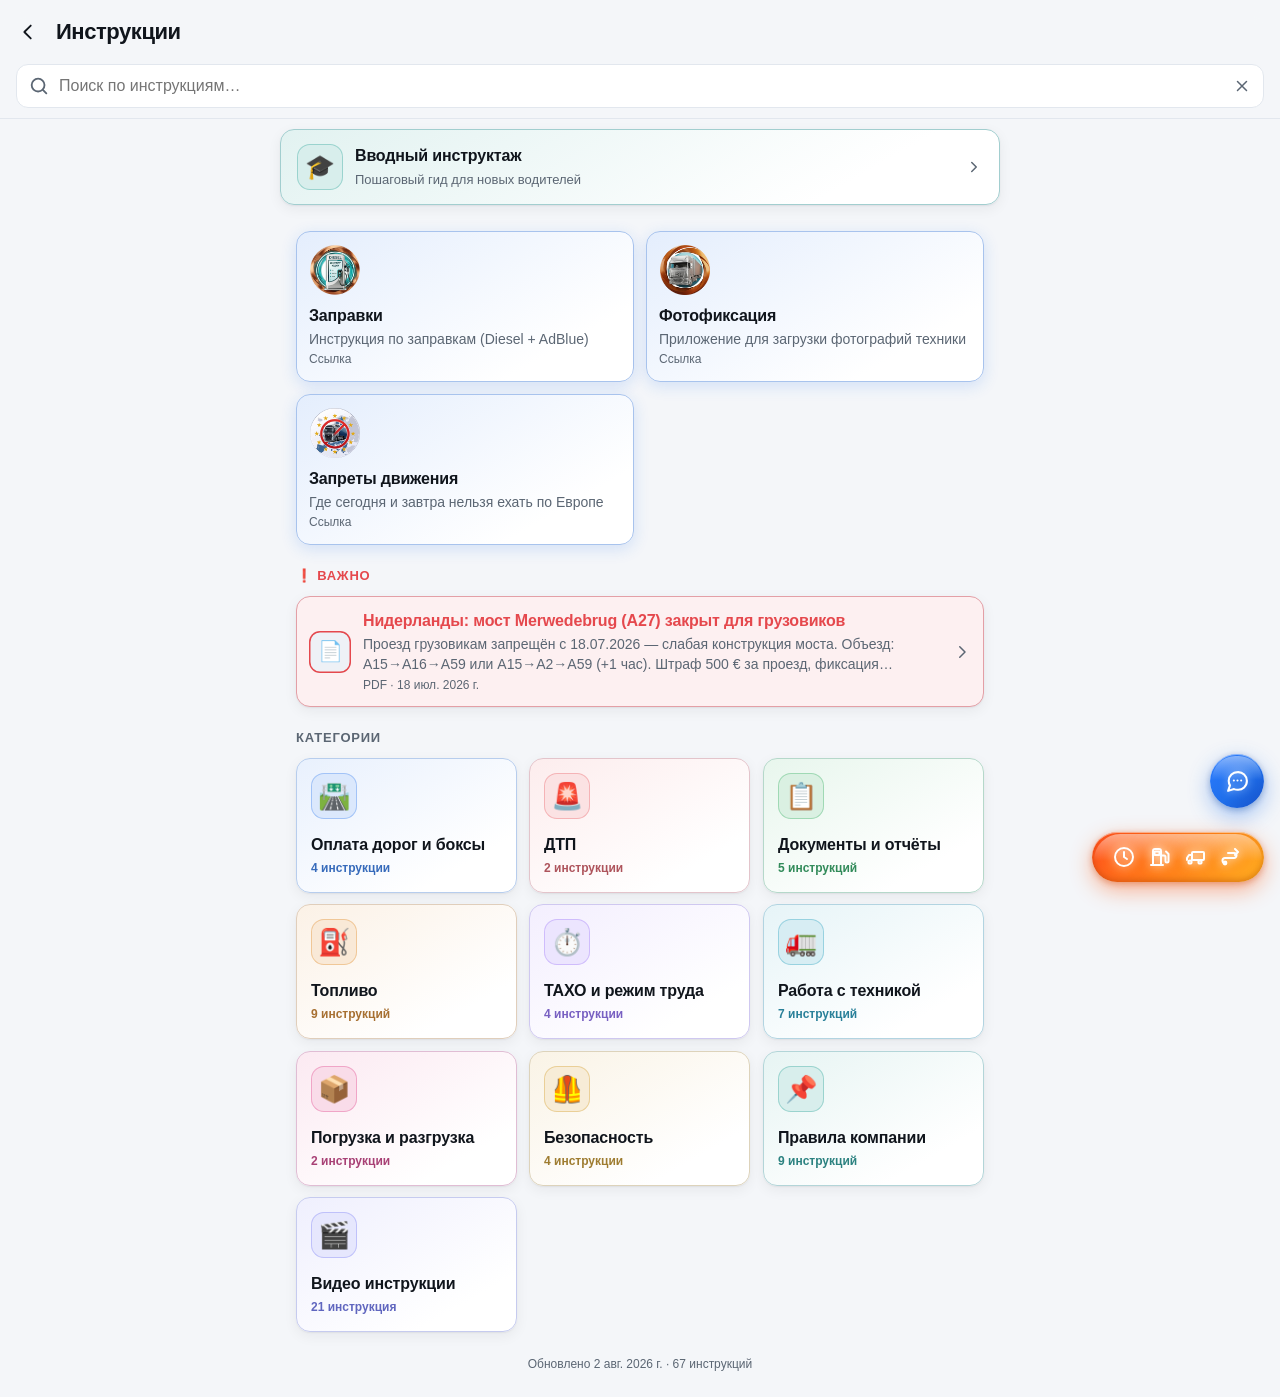
==== index.html @ b43df6a4 "Свернуть детали объезда в карточке Варшавы, пометить зелёную Польшу Длинный текст про C-16/объезд/ак" ====
<!DOCTYPE html>
<html lang="ru">
<head>
  <meta charset="UTF-8">
  <meta name="viewport" content="width=device-width, initial-scale=1, viewport-fit=cover">
  <meta name="theme-color" content="#1f6feb" media="(prefers-color-scheme: light)">
  <meta name="theme-color" content="#0d1117" media="(prefers-color-scheme: dark)">
  <meta name="description" content="База знаний компании HEAD, HDLG — инструкции для водителей: оплата дорог, документы, ТАХО, топливо, ДТП и видео">
  <title>База знаний компании HEAD, HDLG — инструкции для водителей</title>

  <!-- Карточка при отправке ссылки (Open Graph / Telegram, WhatsApp, Viber, Facebook и т.д.).
       og:image ДОЛЖЕН быть абсолютным URL. При замене картинки меняй и ?v= в конце,
       иначе мессенджеры покажут старую из своего кеша. -->
  <meta property="og:type" content="website">
  <meta property="og:site_name" content="HEAD, HDLG">
  <meta property="og:title" content="База знаний компании HEAD, HDLG">
  <meta property="og:description" content="Инструкции для водителей: оплата дорог, документы, ТАХО, топливо, ДТП и видео — всё в одном месте.">
  <meta property="og:url" content="https://siahead2017-png.github.io/Driver_Instructions/">
  <meta property="og:image" content="https://siahead2017-png.github.io/Driver_Instructions/assets/og-image.jpg?v=1">
  <meta property="og:image:width" content="1200">
  <meta property="og:image:height" content="630">
  <meta property="og:image:alt" content="База знаний компании HEAD, HDLG">
  <meta property="og:locale" content="ru_RU">

  <!-- Twitter/X -->
  <meta name="twitter:card" content="summary_large_image">
  <meta name="twitter:title" content="База знаний компании HEAD, HDLG">
  <meta name="twitter:description" content="Инструкции для водителей: оплата дорог, документы, ТАХО, топливо, ДТП и видео — всё в одном месте.">
  <meta name="twitter:image" content="https://siahead2017-png.github.io/Driver_Instructions/assets/og-image.jpg?v=1">
  <link rel="manifest" href="manifest.webmanifest">
  <link rel="icon" href="assets/icons/icon-192.png?v=4" type="image/png">
  <link rel="apple-touch-icon" href="assets/icons/icon-192.png?v=4">
  <meta name="apple-mobile-web-app-capable" content="yes">
  <meta name="apple-mobile-web-app-title" content="Инструкции HEAD, HDLG">
  <!-- ?v=... — версия кеша. При изменении css/js меняй число здесь И в импортах app.js,
       иначе браузер (и установленная PWA) покажет старую закешированную версию. -->
  <link rel="stylesheet" href="assets/css/styles.css?v=28">
</head>
<body>
  <header class="app-header">
    <div class="app-header__row">
      <button class="icon-btn app-header__back" id="back-btn" hidden aria-label="Назад">
        <svg viewBox="0 0 24 24" aria-hidden="true"><path d="M15 19l-7-7 7-7"/></svg>
      </button>
      <h1 class="app-header__title" id="header-title">Инструкции</h1>
    </div>
    <div class="search">
      <svg class="search__icon" viewBox="0 0 24 24" aria-hidden="true">
        <circle cx="11" cy="11" r="7"/><path d="M20 20l-3.5-3.5"/>
      </svg>
      <input
        type="search"
        id="search-input"
        class="search__input"
        placeholder="Поиск по инструкциям…"
        autocomplete="off"
        aria-label="Поиск по инструкциям">
      <button class="search__clear" id="search-clear" hidden aria-label="Очистить поиск">
        <svg viewBox="0 0 24 24" aria-hidden="true"><path d="M18 6L6 18M6 6l12 12"/></svg>
      </button>
    </div>
  </header>

  <!-- Гид по инструктажу: вход. Вне #view, чтобы renderHome()/setView() его не стирали. -->
  <a class="guide-banner" id="guide-banner" href="#/guide">
    <span class="guide-banner__icon" aria-hidden="true">🎓</span>
    <span class="guide-banner__body">
      <span class="guide-banner__title">Вводный инструктаж</span>
      <span class="guide-banner__sub" id="guide-banner-sub">Пошаговый гид для новых водителей</span>
      <span class="guide-banner__bar" id="guide-banner-bar" hidden>
        <span class="guide-banner__fill" id="guide-banner-fill"></span>
      </span>
    </span>
    <svg class="guide-banner__chevron" viewBox="0 0 24 24" aria-hidden="true"><path d="M9 6l6 6-6 6"/></svg>
  </a>

  <main class="app-main" id="view" aria-live="polite"></main>

  <footer class="app-footer">
    <span id="footer-meta"></span>
  </footer>

  <!-- Просмотр файла -->
  <div class="viewer" id="viewer" hidden role="dialog" aria-modal="true" aria-labelledby="viewer-title">
    <div class="viewer__bar">
      <button class="icon-btn" id="viewer-close" aria-label="Закрыть">
        <svg viewBox="0 0 24 24" aria-hidden="true"><path d="M18 6L6 18M6 6l12 12"/></svg>
      </button>
      <span class="viewer__title" id="viewer-title"></span>
      <a class="icon-btn" id="viewer-open" href="#" target="_blank" rel="noopener" aria-label="Открыть на Google Диске">
        <svg viewBox="0 0 24 24" aria-hidden="true">
          <path d="M14 4h6v6M20 4l-9 9"/>
          <path d="M18 14v5a1 1 0 01-1 1H5a1 1 0 01-1-1V7a1 1 0 011-1h5"/>
        </svg>
      </a>
    </div>
    <div class="viewer__body" id="viewer-body"></div>
  </div>

  <!-- Гид по инструктажу: полноэкранный оверлей. Показ/скрытие — через hidden в guide.js,
       синхронизировано с хешем #/guide/... Прячется, когда открыт viewer карточки. -->
  <div class="guide" id="guide" hidden role="dialog" aria-modal="true" aria-labelledby="guide-block-title">
    <div class="guide__bar">
      <button class="icon-btn" id="guide-close" aria-label="Закрыть инструктаж">
        <svg viewBox="0 0 24 24" aria-hidden="true"><path d="M18 6L6 18M6 6l12 12"/></svg>
      </button>
      <span class="guide__bar-title" id="guide-block-title"></span>
      <button class="icon-btn" id="guide-home" aria-label="На главную">
        <svg viewBox="0 0 24 24" aria-hidden="true"><path d="M3 11l9-8 9 8"/><path d="M5 10v10h14V10"/></svg>
      </button>
    </div>
    <div class="guide__chips" id="guide-chips"></div>
    <div class="guide__progress">
      <span class="guide__progress-text" id="guide-progress-text"></span>
      <span class="guide__progress-bar"><span class="guide__progress-fill" id="guide-progress-fill"></span></span>
    </div>
    <div class="guide__body" id="guide-body"></div>
    <div class="guide__nav">
      <button class="btn btn--ghost" id="guide-back" type="button">← Назад</button>
      <button class="btn" id="guide-next" type="button">Далее →</button>
    </div>
    <a class="guide__reset" id="guide-reset-link" href="#">Сбросить прогресс</a>
  </div>

  <!-- Запреты движения грузовиков по Европе (bans.js). Виртуальный экран #/bans:
       app.js о нём не знает и рисует под ним главную — так же, как с гидом.
       Данные приходят готовыми из листа CALENDAR таблицы TRUCK_BANS_EU (CSV). -->
  <div class="bans" id="bans" hidden role="dialog" aria-modal="true" aria-labelledby="bans-title">
    <div class="bans__bar">
      <button class="icon-btn" id="bans-close" aria-label="Закрыть запреты движения">
        <svg viewBox="0 0 24 24" aria-hidden="true"><path d="M18 6L6 18M6 6l12 12"/></svg>
      </button>
      <span class="bans__bar-title" id="bans-title">Запреты движения</span>
    </div>
    <p class="bans__meta" id="bans-meta"></p>
    <div class="bans__tabs" id="bans-tabs">
      <button type="button" class="bans__tab is-active" data-mode="all">Все страны</button>
      <button type="button" class="bans__tab" data-mode="route">Только мой маршрут</button>
    </div>
    <div class="bans__body" id="bans-body"></div>
  </div>

  <!-- Полноэкранный просмотр карт объезда Варшавы: скриншоты Google Maps
       (см. bans.js). Открывается по клику на картинку — сама она в карточке
       мелкая, детали съездов не разглядеть. -->
  <div class="img-lightbox" id="img-lightbox" hidden role="dialog" aria-modal="true" aria-label="Просмотр карты объезда">
    <button class="img-lightbox__close" id="img-lightbox-close" type="button" aria-label="Закрыть">
      <svg viewBox="0 0 24 24" aria-hidden="true"><path d="M18 6L6 18M6 6l12 12"/></svg>
    </button>
    <img class="img-lightbox__img" id="img-lightbox-img" src="" alt=""/>
  </div>

  <!-- Регистрация после инструктажа: компания/ФИО/дата рождения/e-mail + подпись (register.js).
       Открывается с последнего шага гида, «Отправить» уходит на боевой Apps Script Web App
       (ENDPOINT_URL в начале register.js) — см. раздел «Регистрация после инструктажа» в CLAUDE.md. -->
  <div class="register" id="register" hidden role="dialog" aria-modal="true" aria-labelledby="register-title">
    <div class="register__bar">
      <button class="icon-btn" id="register-close" aria-label="Закрыть регистрацию">
        <svg viewBox="0 0 24 24" aria-hidden="true"><path d="M18 6L6 18M6 6l12 12"/></svg>
      </button>
      <span class="register__bar-title" id="register-title">Регистрация</span>
      <span class="icon-btn" aria-hidden="true" style="visibility:hidden"></span>
    </div>
    <div class="register__body" id="register-body"></div>
    <div class="register__nav">
      <!-- Показывается только на экране «Данные собраны» (renderDone() в register.js) -->
      <button class="btn btn--ghost" id="register-close-done" type="button" hidden>Закрыть</button>
      <button class="btn" id="register-action" type="button">Отправить</button>
    </div>
  </div>

  <!-- Полноэкранная подпись: маленькое поле в форме регистрации только открывает
       этот экран (не рисует само) — на узком телефоне в маленьком поле неудобно
       расписываться. Тот же canvas, тот же SignaturePad — см. register.js. -->
  <div class="sig-full" id="sig-full" hidden role="dialog" aria-modal="true" aria-labelledby="sig-full-title">
    <div class="sig-full__bar">
      <span class="sig-full__title" id="sig-full-title">Подпись</span>
      <button class="sig-full__clear" id="sig-full-clear" type="button">Очистить</button>
    </div>
    <div class="sig-full__pad" id="sig-full-pad">
      <p class="sig-full__hint">Распишитесь в рамке ниже</p>
      <div class="sig-full__zone">
        <canvas id="sig-full-canvas"></canvas>
      </div>
    </div>
    <div class="register__nav">
      <button class="btn" id="sig-full-done" type="button">Готово</button>
    </div>
  </div>

  <!-- Обратная связь: вопрос / жалоба / предложение в офис (feedback.js).
       Виртуальный экран #/feedback — как и #/bans, app.js о нём не знает и
       рисует под ним главную. Бэкенд — отдельный Apps Script Web App
       (Driver_Feedback_Backend, вне git), он же шлёт всё в Telegram-группу. -->
  <button class="fb-fab" id="fb-fab" type="button" aria-label="Написать в офис">
    <svg viewBox="0 0 24 24" aria-hidden="true">
      <path d="M21 11.5a8.4 8.4 0 01-9 8.4 9.1 9.1 0 01-3.3-.6L3 21l1.8-5.3A8.2 8.2 0 013.6 11 8.4 8.4 0 0112 3a8.4 8.4 0 019 8.5z"/>
      <path d="M8.5 11h.01M12 11h.01M15.5 11h.01"/>
    </svg>
  </button>

  <div class="fb" id="feedback" hidden role="dialog" aria-modal="true" aria-labelledby="fb-title">
    <div class="fb__bar">
      <button class="icon-btn" id="fb-close" type="button" aria-label="Закрыть">
        <svg viewBox="0 0 24 24" aria-hidden="true"><path d="M18 6L6 18M6 6l12 12"/></svg>
      </button>
      <span class="fb__bar-title" id="fb-title">Написать в офис</span>
      <span class="icon-btn" aria-hidden="true" style="visibility:hidden"></span>
    </div>

    <div class="fb__body">
      <!-- Экран 1: форма -->
      <form class="fb__form" id="fb-form" novalidate autocomplete="on">
        <p class="fb__intro">Вопрос, заявка на ремонт, жалоба или предложение — напишите, приложите фото или запишите голосовое. Ответим в WhatsApp.</p>

        <!-- Honeypot: человек этого поля не видит и не заполнит, робот заполнит.
             Не display:none — часть ботов сознательно пропускает такие поля. -->
        <div class="fb__hp" aria-hidden="true">
          <label>Оставьте это поле пустым
            <input type="text" id="fb-website" name="website" tabindex="-1" autocomplete="off">
          </label>
        </div>

        <label class="calc__field">
          <span class="calc__field-label">Имя и фамилия</span>
          <input class="calc__input" id="fb-name" type="text" maxlength="80"
            autocomplete="name" placeholder="Иван Петров">
        </label>

        <label class="calc__field">
          <span class="calc__field-label">Номер WhatsApp</span>
          <input class="calc__input" id="fb-phone" type="tel" inputmode="tel" maxlength="24"
            autocomplete="tel" placeholder="+371 20 123 456">
          <span class="calc__hint">С кодом страны — на этот номер придёт ответ.</span>
        </label>

        <div class="calc__field">
          <span class="calc__field-label">Тема обращения</span>
          <div class="fb__topics" id="fb-topics"></div>
        </div>

        <!-- Номера машин. Показываются всегда, но обязательны только для темы
             «Заявка на ремонт» — там без них механику нечего чинить. -->
        <div class="fb__plates" id="fb-plates">
          <label class="calc__field">
            <span class="calc__field-label">
              Номер тягача <span class="fb__req" id="fb-truck-req" hidden>*</span>
            </span>
            <input class="calc__input" id="fb-truck" type="text" maxlength="20"
              autocomplete="off" autocapitalize="characters" spellcheck="false"
              placeholder="HD-1234">
          </label>

          <label class="calc__field">
            <span class="calc__field-label">
              Номер прицепа <span class="fb__req" id="fb-trailer-req" hidden>*</span>
            </span>
            <input class="calc__input" id="fb-trailer" type="text" maxlength="20"
              autocomplete="off" autocapitalize="characters" spellcheck="false"
              placeholder="P-5678">
          </label>

          <span class="calc__hint" id="fb-plates-hint" hidden>
            Для заявки на ремонт оба номера обязательны — по ним механик найдёт машину.
          </span>
        </div>

        <label class="calc__field">
          <span class="calc__field-label">Сообщение</span>
          <textarea class="calc__input fb__textarea" id="fb-text" rows="6" maxlength="2000"
            placeholder="Опишите ситуацию: что случилось, где, когда."></textarea>
          <span class="fb__counter" id="fb-counter">осталось 2000</span>
        </label>

        <div class="calc__field">
          <span class="calc__field-label">Голосовое сообщение</span>
          <div class="fb__rec">
            <button class="fb__rec-btn" id="fb-rec-btn" type="button" aria-label="Записать голосовое сообщение">
              <svg viewBox="0 0 24 24" aria-hidden="true">
                <rect x="9" y="3" width="6" height="11" rx="3"/>
                <path d="M5 11a7 7 0 0014 0M12 18v3"/>
              </svg>
            </button>
            <span class="fb__rec-state" id="fb-rec-state">Нажмите, чтобы записать</span>
            <button class="fb__rec-del" id="fb-rec-del" type="button" hidden aria-label="Удалить запись">
              <svg viewBox="0 0 24 24" aria-hidden="true"><path d="M18 6L6 18M6 6l12 12"/></svg>
            </button>
          </div>
          <audio class="fb__rec-audio" id="fb-rec-audio" controls hidden></audio>
        </div>

        <div class="calc__field">
          <span class="calc__field-label">Вложения</span>
          <button class="fb__attach" id="fb-attach" type="button">
            <svg viewBox="0 0 24 24" aria-hidden="true">
              <path d="M21 11l-8.5 8.5a5 5 0 01-7-7L14 4a3.5 3.5 0 015 5l-8.5 8.5a2 2 0 01-3-3L15 6"/>
            </svg>
            Добавить файлы
          </button>
          <input id="fb-file" type="file" multiple hidden
            accept="image/*,video/*,audio/*,.pdf,.doc,.docx,.xls,.xlsx">
          <ul class="fb__files" id="fb-files" hidden></ul>
          <span class="calc__hint" id="fb-files-hint">До 6 файлов, всего не больше 20 МБ. Фото сжимаются автоматически.</span>
        </div>

        <p class="fb__error" id="fb-error" hidden></p>
      </form>

      <!-- Экран 2: отправка -->
      <div class="fb__sending" id="fb-sending" hidden>
        <div class="spinner" aria-hidden="true"></div>
        <p id="fb-sending-text">Отправляем обращение…</p>
        <div class="fb__progress" id="fb-progress" hidden>
          <span class="fb__progress-fill" id="fb-progress-fill"></span>
        </div>
      </div>

      <!-- Экран 3: принято -->
      <div class="fb__done" id="fb-done" hidden>
        <div class="fb__done-icon" aria-hidden="true">✅</div>
        <h2 class="fb__done-title">Обращение принято</h2>
        <p class="fb__done-num" id="fb-done-num">#TCK-0000</p>
        <p class="fb__done-text" id="fb-done-text"></p>
      </div>
    </div>

    <div class="fb__nav">
      <button class="btn" id="fb-send" type="button">Отправить</button>
    </div>
  </div>

  <!-- Плавающая кнопка калькулятора: время + топливо + маршрут -->
  <button class="calc-fab" id="calc-fab" type="button" aria-label="Калькулятор времени и топлива">
    <span class="calc-fab__icon" aria-hidden="true">
      <svg viewBox="0 0 24 24"><circle cx="12" cy="12" r="9"/><path d="M12 7v5l3 2"/></svg>
    </span>
    <span class="calc-fab__icon" aria-hidden="true">
      <svg viewBox="0 0 24 24">
        <path d="M5 20V6a2 2 0 012-2h4a2 2 0 012 2v14"/>
        <path d="M3 20h12"/>
        <rect x="6.5" y="6.5" width="5" height="3.5" rx=".5"/>
        <path d="M13 10.5h3a1.5 1.5 0 011.5 1.5v4a1.5 1.5 0 003 0V9l-2.5-2.5"/>
      </svg>
    </span>
    <span class="calc-fab__icon" aria-hidden="true">
      <svg viewBox="0 0 24 24">
        <rect x="8" y="7" width="12" height="8" rx="1"/>
        <path d="M8 15V10H5l-2 3v2"/>
        <circle cx="6" cy="17" r="1.6"/>
        <circle cx="16" cy="17" r="1.6"/>
      </svg>
    </span>
    <span class="calc-fab__icon" aria-hidden="true">
      <svg viewBox="0 0 24 24">
        <path d="M5 18a2.5 2.5 0 010-5h9a2.5 2.5 0 000-5H8"/>
        <circle cx="5" cy="18" r="1.4"/>
        <path d="M15 4l3 3-3 3"/>
      </svg>
    </span>
  </button>

  <!-- Виджет расчёта времени до точки -->
  <div class="calc" id="calc" hidden role="dialog" aria-modal="true" aria-label="Калькулятор">
    <div class="calc__backdrop" id="calc-backdrop"></div>
    <div class="calc__card" role="document">
      <div class="calc__head">
        <div class="calc__tabs" role="tablist" aria-label="Разделы калькулятора">
          <button class="calc__tab is-active" id="calc-tab-trip" type="button" role="tab"
            aria-selected="true" aria-controls="calc-panel-trip">Время и топливо</button>
          <button class="calc__tab" id="calc-tab-tanks" type="button" role="tab"
            aria-selected="false" aria-controls="calc-panel-tanks">Остатки топлива в баке</button>
        </div>
        <button class="icon-btn" id="calc-close" type="button" aria-label="Закрыть">
          <svg viewBox="0 0 24 24" aria-hidden="true"><path d="M18 6L6 18M6 6l12 12"/></svg>
        </button>
      </div>

      <div class="calc__body">
        <div class="calc__panel" id="calc-panel-trip" role="tabpanel" aria-labelledby="calc-tab-trip">
        <div class="calc__result" aria-live="polite">
          <span class="calc__result-label">Время в пути</span>
          <span class="calc__time" id="calc-time">—:—</span>
          <span class="calc__arrival" id="calc-arrival"></span>
          <span class="calc__breakdown" id="calc-breakdown"></span>
        </div>

        <div class="calc__fields">
          <label class="calc__field">
            <span class="calc__field-label">Расстояние, км</span>
            <input class="calc__input" id="calc-dist" type="number" inputmode="decimal"
              min="0" step="1" placeholder="0" autocomplete="off">
          </label>
          <label class="calc__field">
            <span class="calc__field-label">Скорость, км/ч</span>
            <input class="calc__input" id="calc-speed" type="number" inputmode="decimal"
              min="1" step="1" placeholder="70" autocomplete="off">
          </label>
        </div>

        <fieldset class="calc__pauses">
          <legend class="calc__field-label">Паузы в пути</legend>
          <div class="calc__chips">
            <!-- Девяток в рейсе бывает несколько: чип-степпер вместо чекбокса -->
            <div class="calc__chip calc__chip--stepper" id="calc-p9-chip">
              <button class="calc__chip-btn" id="calc-p9-minus" type="button" hidden aria-label="Убрать одну паузу 9 ч">&minus;</button>
              <button class="calc__chip-label" id="calc-p9-main" type="button">Пауза 9 ч<b id="calc-p9-x" hidden></b></button>
              <button class="calc__chip-btn" id="calc-p9-plus" type="button" hidden aria-label="Добавить паузу 9 ч">+</button>
            </div>
            <label class="calc__chip"><input type="checkbox" id="calc-p24" value="24"><span>Пауза 24 ч</span></label>
            <label class="calc__chip"><input type="checkbox" id="calc-p45" value="45"><span>Пауза 45 ч</span></label>
            <label class="calc__chip"><input type="checkbox" id="calc-p2"  value="2"><span>Остановка 2 ч</span></label>
          </div>
        </fieldset>

        <div class="calc__extra">
          <span class="calc__field-label">Своя пауза</span>
          <div class="calc__extra-row">
            <label class="calc__field calc__field--sm">
              <span class="calc__field-sub">часы</span>
              <input class="calc__input" id="calc-eh" type="number" inputmode="numeric"
                min="0" step="1" placeholder="0" autocomplete="off">
            </label>
            <label class="calc__field calc__field--sm">
              <span class="calc__field-sub">минуты</span>
              <input class="calc__input" id="calc-em" type="number" inputmode="numeric"
                min="0" max="59" step="1" placeholder="0" autocomplete="off">
            </label>
          </div>
        </div>

        <label class="calc__toggle">
          <input type="checkbox" id="calc-fuel-on">
          <span>Считать топливо (тягач + прицеп)</span>
        </label>

        <div class="calc__fuel" id="calc-fuel" hidden>
          <div class="calc__fields">
            <label class="calc__field">
              <span class="calc__field-label">Расход тягача, л/100 км</span>
              <input class="calc__input" id="calc-truck" type="number" inputmode="decimal"
                min="0" step="0.1" placeholder="27" autocomplete="off">
            </label>
            <label class="calc__field">
              <span class="calc__field-label">Расход прицепа, л/ч</span>
              <input class="calc__input" id="calc-trailer" type="number" inputmode="decimal"
                min="0" step="0.1" placeholder="1.8" autocomplete="off">
            </label>
            <label class="calc__field">
              <span class="calc__field-label">Двигатель на стоянке, ч</span>
              <input class="calc__input" id="calc-idle" type="number" inputmode="decimal"
                min="0" step="0.5" placeholder="0" autocomplete="off">
            </label>
          </div>
          <div class="calc__fuel-result" aria-live="polite">
            <div class="calc__fuel-row"><span>Тягач (по км)</span><span id="calc-fuel-truck">— л</span></div>
            <div class="calc__fuel-row" id="calc-fuel-idle-row" hidden><span>Двигатель на стоянке</span><span id="calc-fuel-idle">— л</span></div>
            <div class="calc__fuel-row calc__fuel-row--total"><span>Итого тягач</span><span id="calc-fuel-truck-total">— л</span></div>
            <div class="calc__fuel-row calc__fuel-row--total"><span>Итого прицеп (по времени)</span><span id="calc-fuel-trailer">— л</span></div>
          </div>
        </div>
        </div>

        <!-- Вкладка «Остатки топлива в баке»: замер линейкой в сантиметрах -> литры -->
        <div class="calc__panel" id="calc-panel-tanks" role="tabpanel" aria-labelledby="calc-tab-tanks" hidden>
          <fieldset class="calc__pauses">
            <legend class="calc__field-label">Марка машины</legend>
            <div class="calc__chips">
              <label class="calc__chip"><input type="radio" name="calc-brand" value="man" checked><span>MAN</span></label>
              <label class="calc__chip"><input type="radio" name="calc-brand" value="daf"><span>DAF</span></label>
              <label class="calc__chip"><input type="radio" name="calc-brand" value="volvo"><span>VOLVO</span></label>
            </div>
          </fieldset>

          <!-- Памятка по выбранной марке: отметка линейки и полный бак (текст ставит calc.js) -->
          <p class="calc__note" id="calc-tank-note"></p>

          <div class="calc__fields">
            <label class="calc__field">
              <span class="calc__field-label" id="calc-tank1-label">Бак 1, см</span>
              <input class="calc__input" id="calc-tank1" type="number" inputmode="decimal"
                min="0" step="0.5" placeholder="0" autocomplete="off">
            </label>
            <label class="calc__field">
              <span class="calc__field-label" id="calc-tank2-label">Бак 2, см</span>
              <input class="calc__input" id="calc-tank2" type="number" inputmode="decimal"
                min="0" step="0.5" placeholder="0" autocomplete="off">
            </label>
          </div>

          <div class="calc__fuel-result" aria-live="polite">
            <div class="calc__fuel-row"><span id="calc-tank1-name">Бак 1</span><span id="calc-tank1-l">— л</span></div>
            <div class="calc__fuel-row"><span id="calc-tank2-name">Бак 2</span><span id="calc-tank2-l">— л</span></div>
            <div class="calc__fuel-row calc__fuel-row--total"><span>Всего в баках</span><span id="calc-tanks-total">— л</span></div>
            <div class="calc__fuel-row calc__fuel-row--total"><span>Запас хода</span><span id="calc-tanks-range">— км</span></div>
          </div>

          <!-- Пояснение расчёта запаса хода: какая норма расхода взята и резерв (текст ставит calc.js) -->
          <p class="calc__hint" id="calc-tanks-range-note"></p>

          <p class="calc__hint">Замерь уровень топлива в каждом баке и впиши сантиметры — остаток посчитается сам.</p>
        </div>
      </div>

      <div class="calc__foot">
        <button class="btn btn--ghost" id="calc-reset" type="button">Сбросить</button>
        <button class="btn" id="calc-done" type="button">Закрыть</button>
      </div>
    </div>
  </div>

  <!-- classic script (не модуль): UMD, вешает window.SignaturePad. Модули (ниже) всегда
       выполняются после классических скриптов, так что к register.js глобал уже готов. -->
  <script src="assets/js/signature-pad.js?v=1"></script>
  <script type="module" src="assets/js/app.js?v=11"></script>
  <script type="module" src="assets/js/calc.js?v=7"></script>
  <script type="module" src="assets/js/guide.js?v=6"></script>
  <script type="module" src="assets/js/register.js?v=8"></script>
  <script type="module" src="assets/js/bans.js?v=14"></script>
  <script type="module" src="assets/js/feedback.js?v=2"></script>
</body>
</html>
---- assets/css/styles.css ----
/* ---------- Токены ---------- */
:root {
  --bg: #f4f6f9;
  --surface: #ffffff;
  --surface-2: #eef1f6;
  --text: #10151c;
  --text-dim: #5b6673;
  --border: #e2e7ee;
  --accent: #1f6feb;
  --accent-soft: #e7f0fe;
  --shadow: 0 1px 2px rgba(16, 21, 28, .06), 0 4px 14px rgba(16, 21, 28, .06);

  --t-pdf: #e5484d;
  --t-doc: #1f6feb;
  --t-sheet: #17a34a;
  --t-slide: #d97706;
  --t-image: #0891b2;
  --t-video: #8b5cf6;
  --t-link: #64748b;

  --danger: #e5484d;

  --radius: 14px;
  --gap: 12px;
  --pad: 16px;
  --header-h: 108px;

  /* Палитра категорий: назначается по индексу плитки (циклически),
     поэтому новая категория из JSON автоматически получает цвет. */
  --cat-1: #1f6feb;
  --cat-2: #e5484d;
  --cat-3: #17a34a;
  --cat-4: #d97706;
  --cat-5: #8b5cf6;
  --cat-6: #0891b2;
  --cat-7: #db2777;
  --cat-8: #ca8a04;
  --cat-9: #0d9488;
  --cat-10: #6366f1;

  /* Прозрачность тинта плитки: слабее в светлой теме. */
  --tile-tint: 10%;
  --tile-tint-icon: 16%;

  /* Фирменный цвет гида по инструктажу — отдельный от --accent (общая навигация)
     и от --danger (плашка «Важно»), чтобы баннер и оверлей читались как одна фича. */
  --guide: #0d9488;
  --guide-soft: #e6f6f4;
}

@media (prefers-color-scheme: dark) {
  :root {
    --bg: #0d1117;
    --surface: #161b22;
    --surface-2: #1f262f;
    --text: #e6edf3;
    --text-dim: #8b97a6;
    --border: #262d38;
    --accent: #4d90fe;
    --accent-soft: #16283f;
    --shadow: 0 1px 2px rgba(0, 0, 0, .4), 0 4px 14px rgba(0, 0, 0, .3);

    --tile-tint: 20%;
    --tile-tint-icon: 30%;

    --guide: #2dd4bf;
    --guide-soft: #103733;
  }
}

* { box-sizing: border-box; }

html { -webkit-text-size-adjust: 100%; }

body {
  margin: 0;
  background: var(--bg);
  color: var(--text);
  font: 16px/1.45 -apple-system, BlinkMacSystemFont, "Segoe UI", Roboto, "Helvetica Neue", sans-serif;
  -webkit-font-smoothing: antialiased;
  overflow-wrap: break-word;
}

body.is-locked { overflow: hidden; }

svg { width: 22px; height: 22px; fill: none; stroke: currentColor; stroke-width: 2; stroke-linecap: round; stroke-linejoin: round; }

/* ---------- Шапка ---------- */
.app-header {
  position: sticky;
  top: 0;
  z-index: 10;
  background: color-mix(in srgb, var(--bg) 88%, transparent);
  backdrop-filter: saturate(180%) blur(12px);
  border-bottom: 1px solid var(--border);
  padding: calc(env(safe-area-inset-top) + 10px) var(--pad) 10px;
}

.app-header__row {
  display: flex;
  align-items: center;
  gap: 6px;
  min-height: 36px;
}

.app-header__title {
  margin: 0;
  font-size: 22px;
  font-weight: 700;
  letter-spacing: -.02em;
  overflow: hidden;
  text-overflow: ellipsis;
  white-space: nowrap;
}

.icon-btn {
  flex: none;
  display: grid;
  place-items: center;
  width: 44px;
  height: 44px;
  margin-left: -10px;
  border: 0;
  border-radius: 50%;
  background: transparent;
  color: var(--text);
  cursor: pointer;
  -webkit-tap-highlight-color: transparent;
}

.icon-btn:active { background: var(--surface-2); }

/* ---------- Поиск ---------- */
.search {
  position: relative;
  display: flex;
  align-items: center;
  margin-top: 10px;
}

.search__icon,
.search__clear {
  position: absolute;
  color: var(--text-dim);
}

.search__icon { left: 12px; pointer-events: none; }

.search__input {
  width: 100%;
  height: 44px;
  padding: 0 42px;
  border: 1px solid var(--border);
  border-radius: 12px;
  background: var(--surface);
  color: var(--text);
  font-size: 16px; /* < 16px вызывает зум на iOS */
  outline: none;
}

.search__input:focus {
  border-color: var(--accent);
  box-shadow: 0 0 0 3px var(--accent-soft);
}

.search__input::-webkit-search-cancel-button { display: none; }

.search__clear {
  right: 4px;
  display: grid;
  place-items: center;
  width: 36px;
  height: 36px;
  border: 0;
  border-radius: 50%;
  background: transparent;
  cursor: pointer;
}

.search__clear svg { width: 18px; height: 18px; }

/* ---------- Каркас ---------- */
.app-main {
  max-width: 720px;
  margin: 0 auto;
  padding: 4px var(--pad) 24px;
}

.section { margin-top: 22px; }

.section__title {
  margin: 0 0 10px;
  font-size: 13px;
  font-weight: 600;
  letter-spacing: .06em;
  text-transform: uppercase;
  color: var(--text-dim);
}

/* ---------- Плитки категорий ---------- */
.tiles {
  display: grid;
  grid-template-columns: repeat(2, 1fr);
  gap: var(--gap);
}

@media (min-width: 560px) {
  .tiles { grid-template-columns: repeat(3, 1fr); }
}

.tile {
  --c: var(--accent);
  position: relative;
  display: flex;
  flex-direction: column;
  gap: 4px;
  min-height: 124px;
  padding: 14px;
  border: 1px solid color-mix(in srgb, var(--c) 22%, var(--border));
  border-radius: var(--radius);
  background:
    linear-gradient(150deg,
      color-mix(in srgb, var(--c) var(--tile-tint), var(--surface)),
      var(--surface) 78%);
  box-shadow: var(--shadow);
  color: inherit;
  text-decoration: none;
  transition: transform .16s cubic-bezier(.34, 1.56, .64, 1), box-shadow .2s ease;
  -webkit-tap-highlight-color: transparent;
}

/* Цвет по позиции плитки — новая категория из JSON получает цвет автоматически. */
.tiles .tile:nth-of-type(10n + 1)  { --c: var(--cat-1); }
.tiles .tile:nth-of-type(10n + 2)  { --c: var(--cat-2); }
.tiles .tile:nth-of-type(10n + 3)  { --c: var(--cat-3); }
.tiles .tile:nth-of-type(10n + 4)  { --c: var(--cat-4); }
.tiles .tile:nth-of-type(10n + 5)  { --c: var(--cat-5); }
.tiles .tile:nth-of-type(10n + 6)  { --c: var(--cat-6); }
.tiles .tile:nth-of-type(10n + 7)  { --c: var(--cat-7); }
.tiles .tile:nth-of-type(10n + 8)  { --c: var(--cat-8); }
.tiles .tile:nth-of-type(10n + 9)  { --c: var(--cat-9); }
.tiles .tile:nth-of-type(10n + 10) { --c: var(--cat-10); }

@media (hover: hover) {
  .tile:hover {
    transform: translateY(-3px);
    box-shadow: 0 6px 20px color-mix(in srgb, var(--c) 26%, transparent);
    border-color: color-mix(in srgb, var(--c) 45%, var(--border));
  }
}

.tile:active { transform: scale(.97); }

.tile__icon {
  display: grid;
  place-items: center;
  width: 46px;
  height: 46px;
  margin-bottom: auto;
  border-radius: 13px;
  background: color-mix(in srgb, var(--c) var(--tile-tint-icon), var(--surface));
  box-shadow: inset 0 0 0 1px color-mix(in srgb, var(--c) 30%, transparent);
  font-size: 26px;
  line-height: 1;
}
.tile__title { font-weight: 600; letter-spacing: -.01em; margin-top: 10px; }
.tile__count {
  font-size: 12px;
  font-weight: 600;
  color: color-mix(in srgb, var(--c) 60%, var(--text-dim));
}

/* ---------- Карточки инструкций ---------- */
.list { display: flex; flex-direction: column; gap: 8px; }

.card {
  display: flex;
  align-items: center;
  gap: 12px;
  min-height: 64px;
  padding: 12px;
  border: 1px solid var(--border);
  border-radius: var(--radius);
  background: var(--surface);
  box-shadow: var(--shadow);
  color: inherit;
  text-decoration: none;
  transition: transform .14s ease, box-shadow .2s ease, border-color .2s ease;
  -webkit-tap-highlight-color: transparent;
}

@media (hover: hover) {
  .card:hover {
    transform: translateY(-2px);
    box-shadow: 0 6px 18px rgba(16, 21, 28, .1);
    border-color: color-mix(in srgb, var(--accent) 35%, var(--border));
  }
  .card:hover .card__chevron { transform: translateX(3px); color: var(--accent); }
}

.card:active { transform: scale(.985); }

/* Красный акцент у карточек с флагом important — везде, где рендерится cardHTML. */
.card--important {
  border-color: color-mix(in srgb, var(--danger) 45%, var(--border));
  background: color-mix(in srgb, var(--danger) 8%, var(--surface));
}

@media (hover: hover) {
  .card--important:hover { border-color: color-mix(in srgb, var(--danger) 60%, var(--border)); }
  .card--important:hover .card__chevron { color: var(--danger); }
}

.card--important .card__title { color: var(--danger); }

.section--important .section__title { color: var(--danger); }

/* Ссылки на другие приложения компании — 2 колонки, акцентная подсветка (по образцу .guide-banner),
   крупнее иконка и без стрелки (карточка сама по себе — вся кликабельная область компактна). */
.apps-grid {
  display: grid;
  grid-template-columns: repeat(2, 1fr);
  gap: var(--gap);
}

.card--app {
  flex-direction: column;
  align-items: flex-start;
  gap: 8px;
  border-color: color-mix(in srgb, var(--accent) 30%, var(--border));
  background:
    linear-gradient(150deg,
      color-mix(in srgb, var(--accent) 12%, var(--surface)),
      var(--surface) 78%);
  box-shadow: 0 4px 16px color-mix(in srgb, var(--accent) 16%, transparent);
}

@media (hover: hover) {
  .card--app:hover { border-color: color-mix(in srgb, var(--accent) 45%, var(--border)); }
}

.card--app .card__badge { width: 52px; height: 52px; }
.card--app .card__body { width: 100%; }
.card--app .card__chevron { display: none; }

.card__chevron { transition: transform .18s ease, color .18s ease; }

.card__badge {
  flex: none;
  display: grid;
  place-items: center;
  width: 42px;
  height: 42px;
  border-radius: 11px;
  background: var(--surface-2);
  font-size: 20px;
  box-shadow: inset 0 0 0 1.5px currentColor;
  color: var(--t-link);
}

.card__badge--pdf   { color: var(--t-pdf); }
.card__badge--doc   { color: var(--t-doc); }
.card__badge--sheet { color: var(--t-sheet); }
.card__badge--slide { color: var(--t-slide); }
.card__badge--image { color: var(--t-image); }
.card__badge--video { color: var(--t-video); }

/* Настоящая иконка (item.image) вместо эмодзи по типу — например, лого стороннего приложения. */
.card__badge--custom {
  box-shadow: none;
  background: transparent;
  object-fit: contain;
  padding: 1px;
}

.card__body { display: flex; flex-direction: column; gap: 2px; min-width: 0; flex: 1; }

.card__title { font-weight: 600; letter-spacing: -.01em; }

.card__desc {
  font-size: 14px;
  color: var(--text-dim);
  display: -webkit-box;
  -webkit-line-clamp: 2;
  line-clamp: 2;
  -webkit-box-orient: vertical;
  overflow: hidden;
}

.card__meta { font-size: 12px; color: var(--text-dim); }

.card__chevron { flex: none; width: 18px; color: var(--text-dim); }

/* ---------- Пустые состояния ---------- */
.empty {
  display: flex;
  flex-direction: column;
  align-items: center;
  gap: 6px;
  padding: 56px 24px;
  text-align: center;
}

.empty__icon { font-size: 38px; }
.empty__title { margin: 0; font-weight: 600; }
.empty__text { margin: 0; color: var(--text-dim); font-size: 14px; }

.btn {
  margin-top: 12px;
  padding: 12px 20px;
  border-radius: 11px;
  background: var(--accent);
  color: #fff;
  font-weight: 600;
  text-decoration: none;
}

/* ---------- Подвал ---------- */
.app-footer {
  padding: 0 var(--pad) calc(env(safe-area-inset-bottom) + 24px);
  text-align: center;
  font-size: 12px;
  color: var(--text-dim);
}

/* ---------- Просмотр ---------- */
.viewer {
  position: fixed;
  inset: 0;
  z-index: 50;
  display: flex;
  flex-direction: column;
  background: var(--bg);
}

.viewer[hidden] { display: none; }

.viewer__bar {
  display: flex;
  align-items: center;
  gap: 8px;
  padding: calc(env(safe-area-inset-top) + 6px) 10px 6px;
  border-bottom: 1px solid var(--border);
  background: var(--surface);
}

.viewer__bar .icon-btn { margin-left: 0; }

.viewer__title {
  flex: 1;
  min-width: 0;
  font-weight: 600;
  overflow: hidden;
  text-overflow: ellipsis;
  white-space: nowrap;
}

.viewer__body { position: relative; flex: 1; background: var(--surface-2); }

.viewer__frame { width: 100%; height: 100%; border: 0; display: block; }

.viewer__loading {
  position: absolute;
  inset: 0;
  display: flex;
  align-items: center;
  justify-content: center;
  gap: 10px;
  color: var(--text-dim);
  font-size: 14px;
}

.spinner {
  width: 18px;
  height: 18px;
  border: 2px solid var(--border);
  border-top-color: var(--accent);
  border-radius: 50%;
  animation: spin .8s linear infinite;
}

@keyframes spin { to { transform: rotate(360deg); } }

/* ---------- Появление контента ---------- */

/* Плавная смена экранов: контейнер #view проявляется при каждом рендере. */
@keyframes view-in {
  from { opacity: 0; transform: translateY(8px); }
  to   { opacity: 1; transform: none; }
}

.app-main.is-entering { animation: view-in .28s ease both; }

/* Ступенчатое появление плиток и карточек. Задержка — через инлайновый --i. */
@keyframes item-in {
  from { opacity: 0; transform: translateY(12px) scale(.98); }
  to   { opacity: 1; transform: none; }
}

.tile,
.card {
  animation: item-in .34s cubic-bezier(.22, 1, .36, 1) both;
  animation-delay: calc(var(--i, 0) * 40ms);
}

/* Иконки на главной «выплывают издалека»: прилетают из глубины с увеличением. */
.tiles { perspective: 900px; }

@keyframes icon-fly-in {
  from { opacity: 0; transform: scale(.2) translateY(6px); }
  55%  { opacity: 1; }
  to   { opacity: 1; transform: none; }
}

.tile__icon {
  animation: icon-fly-in .55s cubic-bezier(.2, .8, .3, 1.3) both;
  animation-delay: calc(var(--i, 0) * 45ms + 130ms);
}

/* Нажатие на категорию: плитка «переворачивается» и уносит внутрь. */
@keyframes tile-flip-out {
  from { transform: rotateY(0) scale(1); opacity: 1; }
  to   { transform: rotateY(90deg) scale(1.25); opacity: 0; }
}

.tile.is-flipping {
  animation: tile-flip-out .38s ease-in forwards;
  transform-origin: center;
  transform-style: preserve-3d;
  z-index: 3;
  pointer-events: none;
}

/* Экран категории влетает с обратной стороны переворота. */
@keyframes flip-in {
  from { opacity: 0; transform: perspective(1000px) rotateY(-92deg) scale(1.06); }
  60%  { opacity: 1; }
  to   { opacity: 1; transform: none; }
}

.app-main.is-flip-in {
  animation: flip-in .42s cubic-bezier(.2, .7, .3, 1) both;
  transform-origin: center top;
}

/* ---------- Скелетоны загрузки ---------- */
.skeleton-tiles {
  display: grid;
  grid-template-columns: repeat(2, 1fr);
  gap: var(--gap);
}

@media (min-width: 560px) {
  .skeleton-tiles { grid-template-columns: repeat(3, 1fr); }
}

.skeleton {
  min-height: 124px;
  border-radius: var(--radius);
  border: 1px solid var(--border);
  background:
    linear-gradient(100deg,
      var(--surface) 30%,
      color-mix(in srgb, var(--text-dim) 14%, var(--surface)) 50%,
      var(--surface) 70%)
    var(--surface);
  background-size: 220% 100%;
  animation: shimmer 1.2s ease-in-out infinite;
}

@keyframes shimmer {
  from { background-position: 180% 0; }
  to   { background-position: -80% 0; }
}

/* ---------- Анимация модалки просмотра ---------- */
.viewer {
  transition: opacity .24s ease;
}

.viewer.is-opening,
.viewer.is-closing { opacity: 0; }

.viewer__bar,
.viewer__body {
  transition: transform .28s cubic-bezier(.22, 1, .36, 1);
}

.viewer.is-opening .viewer__bar,
.viewer.is-opening .viewer__body,
.viewer.is-closing .viewer__bar,
.viewer.is-closing .viewer__body {
  transform: translateY(24px);
}

/* ---------- Калькулятор времени: плавающая кнопка ---------- */
.calc-fab {
  --fab-a: #ff4d1c; /* красно-оранжевый слева */
  --fab-b: #ff7a18; /* оранжевый */
  --fab-c: #ffb020; /* жёлто-оранжевый справа */
  position: fixed;
  right: calc(env(safe-area-inset-right) + 16px);
  bottom: calc(env(safe-area-inset-bottom) + 18px);
  z-index: 40;
  display: flex;
  align-items: center;
  gap: 12px;
  padding: 13px 20px;
  border: 0;
  border-radius: 999px;
  background: linear-gradient(135deg, var(--fab-a) 0%, var(--fab-b) 48%, var(--fab-c) 100%);
  cursor: pointer;
  -webkit-tap-highlight-color: transparent;
  box-shadow:
    0 8px 22px rgba(255, 90, 20, .45),
    0 2px 6px rgba(180, 60, 0, .35),
    inset 0 1px 0 rgba(255, 255, 255, .5),
    inset 0 -2px 6px rgba(150, 45, 0, .35);
  transition: transform .16s cubic-bezier(.34, 1.56, .64, 1), box-shadow .2s ease;
  animation: fab-glow 3.4s ease-in-out infinite;
}

/* Глянцевый блик по верхней части «пилюли». */
.calc-fab::before {
  content: "";
  position: absolute;
  inset: 2px 2px 42% 2px;
  border-radius: 999px 999px 60% 60% / 999px 999px 100% 100%;
  background: linear-gradient(to bottom, rgba(255, 255, 255, .5), rgba(255, 255, 255, 0));
  pointer-events: none;
}

.calc-fab__icon {
  position: relative;
  display: grid;
  place-items: center;
  color: #fff;
  filter: drop-shadow(0 0 5px rgba(255, 255, 255, .9)) drop-shadow(0 0 10px rgba(255, 170, 60, .8));
}

.calc-fab__icon svg { width: 24px; height: 24px; stroke-width: 2; }

@media (hover: hover) {
  .calc-fab:hover { transform: translateY(-2px) scale(1.03); }
}

.calc-fab:active { transform: scale(.96); }

@keyframes fab-glow {
  0%, 100% { box-shadow: 0 8px 22px rgba(255, 90, 20, .45), 0 2px 6px rgba(180, 60, 0, .35), inset 0 1px 0 rgba(255, 255, 255, .5), inset 0 -2px 6px rgba(150, 45, 0, .35); }
  50%      { box-shadow: 0 10px 30px rgba(255, 120, 30, .65), 0 2px 6px rgba(180, 60, 0, .35), inset 0 1px 0 rgba(255, 255, 255, .55), inset 0 -2px 6px rgba(150, 45, 0, .35); }
}

/* ---------- Калькулятор времени: виджет ---------- */
.calc {
  position: fixed;
  inset: 0;
  z-index: 60;
  display: flex;
  align-items: center;
  justify-content: center;
  padding: 16px;
}

.calc[hidden] { display: none; }

.calc__backdrop {
  position: absolute;
  inset: 0;
  background: rgba(8, 12, 18, .55);
  backdrop-filter: blur(3px);
}

.calc__card {
  position: relative;
  width: 100%;
  min-width: 0; /* иначе flex-элемент не сжимается ниже min-content -> горизонт. скролл */
  max-width: 420px;
  max-height: calc(100dvh - 32px);
  overflow-y: auto;
  display: flex;
  flex-direction: column;
  gap: 16px;
  padding: 18px;
  border: 1px solid var(--border);
  border-radius: 20px;
  background: var(--surface);
  box-shadow: 0 20px 60px rgba(0, 0, 0, .4);
}

.calc__head {
  display: flex;
  align-items: center;
  justify-content: space-between;
}

.calc__head .icon-btn { margin: 0 -8px 0 0; flex: 0 0 auto; }

/* Вкладки «Время и топливо» / «Баки» — сегментный переключатель в шапке */
.calc__tabs {
  display: flex;
  flex: 1 1 auto;
  gap: 4px;
  padding: 4px;
  min-width: 0;
  margin-right: 8px;
  border: 1px solid var(--border);
  border-radius: 12px;
  background: var(--surface-2);
}

.calc__tab {
  flex: 1;
  min-width: 0;
  min-height: 40px;
  padding: 4px 8px;
  border: 0;
  border-radius: 9px;
  background: none;
  color: var(--text-dim);
  font: inherit;
  font-size: 13px;
  font-weight: 600;
  line-height: 1.2; /* «Остатки топлива в баке» переносится на две строки */
  cursor: pointer;
  -webkit-tap-highlight-color: transparent;
  transition: background .15s ease, color .15s ease;
}

.calc__tab.is-active {
  background: var(--accent-soft);
  color: var(--accent);
}

.calc__body { display: flex; flex-direction: column; gap: 16px; min-width: 0; }

.calc__panel { display: flex; flex-direction: column; gap: 16px; min-width: 0; }
.calc__panel[hidden] { display: none; }

/* Крупный результат */
.calc__result {
  display: flex;
  flex-direction: column;
  align-items: center;
  gap: 2px;
  padding: 18px 12px;
  border-radius: 16px;
  background: linear-gradient(160deg, var(--accent-soft), var(--surface) 85%);
  border: 1px solid color-mix(in srgb, var(--accent) 22%, var(--border));
  text-align: center;
}

.calc__result-label {
  font-size: 12px;
  font-weight: 600;
  letter-spacing: .06em;
  text-transform: uppercase;
  color: var(--text-dim);
}

.calc__time {
  font-size: 58px;
  line-height: 1.05;
  font-weight: 800;
  letter-spacing: -.02em;
  color: var(--accent);
  font-variant-numeric: tabular-nums;
}

.calc__arrival { font-size: 15px; font-weight: 600; color: var(--text); }
.calc__breakdown { font-size: 13px; color: var(--text-dim); }

/* Поля ввода */
.calc__fields { display: grid; grid-template-columns: 1fr 1fr; gap: 10px; }

.calc__field { display: flex; flex-direction: column; gap: 6px; min-width: 0; }
.calc__field-label { font-size: 13px; font-weight: 600; color: var(--text-dim); }
.calc__field-sub { font-size: 12px; color: var(--text-dim); }

.calc__input {
  width: 100%;
  height: 46px;
  padding: 0 12px;
  border: 1px solid var(--border);
  border-radius: 12px;
  background: var(--surface);
  color: var(--text);
  font-size: 17px; /* < 16px вызывает зум на iOS */
  font-weight: 600;
  outline: none;
}

.calc__input:focus {
  border-color: var(--accent);
  box-shadow: 0 0 0 3px var(--accent-soft);
}

/* Чек-боксы пауз в виде чипов */
.calc__pauses { margin: 0; padding: 0; border: 0; }
.calc__pauses .calc__field-label { padding: 0; }

.calc__chips {
  display: grid;
  grid-template-columns: 1fr 1fr;
  gap: 8px;
  margin-top: 8px;
}

.calc__chip {
  display: flex;
  align-items: center;
  justify-content: center;
  min-height: 44px;
  padding: 8px 10px;
  border: 1px solid var(--border);
  border-radius: 12px;
  background: var(--surface-2);
  font-size: 14px;
  font-weight: 600;
  cursor: pointer;
  text-align: center;
  -webkit-tap-highlight-color: transparent;
  transition: border-color .15s ease, background .15s ease, color .15s ease;
}

.calc__chip input { position: absolute; opacity: 0; width: 0; height: 0; }

.calc__chip:has(input:checked) {
  border-color: var(--accent);
  background: var(--accent-soft);
  color: var(--accent);
}

.calc__chip:has(input:focus-visible) { box-shadow: 0 0 0 3px var(--accent-soft); }

/* Чип-степпер «Пауза 9 ч»: счётчик − / ×N / + (девяток в рейсе бывает 2–3) */
.calc__chip--stepper { padding: 0; }

.calc__chip--stepper.is-on {
  border-color: var(--accent);
  background: var(--accent-soft);
  color: var(--accent);
}

.calc__chip-label {
  flex: 1;
  min-width: 0;
  min-height: 44px;
  display: flex;
  align-items: center;
  justify-content: center;
  gap: 5px;
  padding: 8px 4px;
  border: 0;
  background: none;
  color: inherit;
  font: inherit;
  cursor: pointer;
  -webkit-tap-highlight-color: transparent;
}

.calc__chip-label b { font-weight: 800; }

.calc__chip-btn {
  flex: 0 0 40px;
  align-self: stretch;
  min-height: 44px;
  border: 0;
  background: none;
  color: inherit;
  font: inherit;
  font-size: 20px;
  font-weight: 700;
  line-height: 1;
  cursor: pointer;
  -webkit-tap-highlight-color: transparent;
}

.calc__chip-btn[hidden] { display: none; }
.calc__chip-btn:disabled { opacity: .35; cursor: default; }

/* Своя пауза */
.calc__extra { display: flex; flex-direction: column; gap: 8px; }
.calc__extra-row { display: grid; grid-template-columns: 1fr 1fr; gap: 10px; }

/* Переключатель «Считать топливо» */
.calc__toggle {
  display: flex;
  align-items: center;
  gap: 10px;
  min-height: 46px;
  padding: 8px 14px;
  border: 1px solid var(--border);
  border-radius: 12px;
  background: var(--surface-2);
  font-weight: 600;
  cursor: pointer;
  -webkit-tap-highlight-color: transparent;
  transition: border-color .15s ease, background .15s ease, color .15s ease;
}

.calc__toggle input { position: absolute; opacity: 0; width: 0; height: 0; }

/* Кастомный «флажок» слева от текста. */
.calc__toggle span { position: relative; padding-left: 30px; }

.calc__toggle span::before {
  content: "";
  position: absolute;
  left: 0;
  top: 50%;
  transform: translateY(-50%);
  width: 20px;
  height: 20px;
  border: 2px solid var(--text-dim);
  border-radius: 6px;
  transition: border-color .15s ease, background .15s ease;
}

.calc__toggle span::after {
  content: "";
  position: absolute;
  left: 7px;
  top: calc(50% - 2px);
  width: 5px;
  height: 10px;
  border: solid #fff;
  border-width: 0 2px 2px 0;
  transform: translateY(-50%) rotate(45deg) scale(0);
  transition: transform .15s ease;
}

.calc__toggle:has(input:checked) {
  border-color: var(--accent);
  background: var(--accent-soft);
  color: var(--accent);
}

.calc__toggle:has(input:checked) span::before { border-color: var(--accent); background: var(--accent); }
.calc__toggle:has(input:checked) span::after { transform: translateY(-50%) rotate(45deg) scale(1); }
.calc__toggle:has(input:focus-visible) { box-shadow: 0 0 0 3px var(--accent-soft); }

/* Топливный блок */
.calc__fuel { display: flex; flex-direction: column; gap: 12px; min-width: 0; }
.calc__fuel[hidden] { display: none; }

/* Третье поле (двигатель на стоянке) — во всю ширину под парой расходов */
.calc__fuel .calc__fields > .calc__field:nth-child(3) { grid-column: 1 / -1; }

/* Подсказка на вкладке «Остатки топлива в баке» */
.calc__hint { margin: 0; font-size: 13px; color: var(--text-dim); }

/* Памятка по выбранной марке: отметка линейки и полный бак */
.calc__note {
  margin: 0;
  padding: 10px 12px;
  border: 1px solid color-mix(in srgb, var(--accent) 22%, var(--border));
  border-radius: 12px;
  background: var(--accent-soft);
  font-size: 13px;
  font-weight: 600;
  color: var(--text);
}

.calc__fuel-result {
  display: flex;
  flex-direction: column;
  gap: 8px;
  padding: 14px;
  border: 1px solid color-mix(in srgb, var(--accent) 22%, var(--border));
  border-radius: 14px;
  background: linear-gradient(160deg, var(--accent-soft), var(--surface) 85%);
}

.calc__fuel-row {
  display: flex;
  align-items: baseline;
  justify-content: space-between;
  gap: 10px;
  min-width: 0;
}

.calc__fuel-row > span:first-child { color: var(--text-dim); font-size: 14px; }
.calc__fuel-row > span:last-child { font-weight: 600; font-variant-numeric: tabular-nums; }

.calc__fuel-row--total {
  margin-top: 2px;
  padding-top: 10px;
  border-top: 1px solid color-mix(in srgb, var(--accent) 25%, var(--border));
}

.calc__fuel-row--total > span:first-child { color: var(--text); font-weight: 700; font-size: 16px; }
.calc__fuel-row--total > span:last-child { color: var(--accent); font-weight: 800; font-size: 20px; }

/* Кнопки-подвал */
.calc__foot { display: flex; gap: 10px; }
.calc__foot .btn { flex: 1; margin: 0; text-align: center; cursor: pointer; border: 0; }

.btn--ghost {
  background: var(--surface-2);
  color: var(--text);
  border: 1px solid var(--border);
}

/* Анимация появления виджета (гасится prefers-reduced-motion ниже). */
.calc { transition: opacity .22s ease; }
.calc.is-opening, .calc.is-closing { opacity: 0; }

.calc__card { transition: transform .24s cubic-bezier(.22, 1, .36, 1); }
.calc.is-opening .calc__card,
.calc.is-closing .calc__card { transform: translateY(16px) scale(.98); }

/* ---------- Гид по инструктажу: баннер входа на главной ---------- */
.guide-banner {
  display: flex;
  align-items: center;
  gap: 12px;
  max-width: 720px;
  margin: 10px auto 0;
  padding: 14px var(--pad);
  border: 1px solid color-mix(in srgb, var(--guide) 30%, var(--border));
  border-radius: var(--radius);
  background:
    linear-gradient(150deg,
      color-mix(in srgb, var(--guide) 12%, var(--surface)),
      var(--surface) 78%);
  box-shadow: var(--shadow);
  color: inherit;
  text-decoration: none;
  -webkit-tap-highlight-color: transparent;
  transition: transform .16s cubic-bezier(.34, 1.56, .64, 1), box-shadow .2s ease;
}

@media (hover: hover) {
  .guide-banner:hover {
    transform: translateY(-2px);
    box-shadow: 0 6px 20px color-mix(in srgb, var(--guide) 26%, transparent);
  }
}

.guide-banner:active { transform: scale(.985); }

.guide-banner__icon {
  flex: none;
  display: grid;
  place-items: center;
  width: 46px;
  height: 46px;
  border-radius: 13px;
  background: color-mix(in srgb, var(--guide) 16%, var(--surface));
  box-shadow: inset 0 0 0 1px color-mix(in srgb, var(--guide) 30%, transparent);
  font-size: 24px;
}

.guide-banner__body { flex: 1; min-width: 0; display: flex; flex-direction: column; gap: 3px; }
.guide-banner__title { font-weight: 700; letter-spacing: -.01em; }
.guide-banner__sub { font-size: 13px; color: var(--text-dim); }

.guide-banner__bar {
  display: block;
  height: 4px;
  margin-top: 2px;
  border-radius: 3px;
  background: var(--surface-2);
  overflow: hidden;
}

.guide-banner__bar[hidden] { display: none; }

.guide-banner__fill {
  display: block;
  height: 100%;
  background: var(--guide);
  border-radius: 3px;
  transition: width .25s ease;
}

.guide-banner__chevron { flex: none; width: 18px; color: var(--text-dim); }

/* ---------- Гид по инструктажу: полноэкранный оверлей ----------
   Показ/скрытие — через hidden в guide.js, синхронизировано с хешем #/guide/...
   z-index между calc-fab (40) и viewer карточки (50): гид обязан прятаться под
   открывшейся карточкой, а не перекрывать её — это делает JS через hidden,
   z-index здесь только подстраховка на случай гонки. */
.guide {
  position: fixed;
  inset: 0;
  z-index: 45;
  display: flex;
  flex-direction: column;
  background: var(--bg);
}

.guide[hidden] { display: none; }

/* guide.js прячет calc-fab атрибутом hidden на время работы гида (визуально он и
   так перекрыт z-index'ом 45 > 40, но без этого остаётся в tab-order и ловит
   фокус с клавиатуры позади гида). Собственное правило .calc-fab { display:flex }
   специфичнее браузерного [hidden] { display:none }, поэтому нужен явный override. */
.calc-fab[hidden] { display: none; }

.guide__bar {
  display: flex;
  align-items: center;
  gap: 8px;
  padding: calc(env(safe-area-inset-top) + 6px) 10px 6px;
  border-bottom: 1px solid var(--border);
  background: var(--surface);
}

.guide__bar .icon-btn { margin-left: 0; }

.guide__bar-title {
  flex: 1;
  min-width: 0;
  text-align: center;
  font-weight: 600;
  overflow: hidden;
  text-overflow: ellipsis;
  white-space: nowrap;
}

.guide__chips {
  display: flex;
  gap: 6px;
  padding: 10px var(--pad);
  overflow-x: auto;
  -webkit-overflow-scrolling: touch;
  scrollbar-width: none;
  border-bottom: 1px solid var(--border);
  background: var(--surface);
}

.guide__chips::-webkit-scrollbar { display: none; }

.guide__chip {
  flex: none;
  padding: 7px 12px;
  border: 1px solid var(--border);
  border-radius: 999px;
  background: var(--surface-2);
  color: var(--text-dim);
  font-size: 13px;
  font-weight: 600;
  white-space: nowrap;
  cursor: pointer;
  -webkit-tap-highlight-color: transparent;
}

.guide__chip.is-active {
  border-color: color-mix(in srgb, var(--guide) 45%, var(--border));
  background: color-mix(in srgb, var(--guide) 16%, var(--surface));
  color: var(--guide);
}

.guide__progress {
  display: flex;
  align-items: center;
  gap: 10px;
  padding: 8px var(--pad);
}

.guide__progress-text { flex: none; font-size: 12px; color: var(--text-dim); white-space: nowrap; }

.guide__progress-bar {
  flex: 1;
  height: 4px;
  border-radius: 3px;
  background: var(--surface-2);
  overflow: hidden;
}

.guide__progress-fill {
  display: block;
  height: 100%;
  background: var(--guide);
  border-radius: 3px;
  transition: width .25s ease;
}

.guide__body {
  flex: 1;
  overflow-y: auto;
  -webkit-overflow-scrolling: touch;
  padding: 4px var(--pad) 24px;
  max-width: 720px;
  width: 100%;
  margin: 0 auto;
}

/* Крупнее обычного текста карточек: этот текст читают вслух или водитель сам себе. */
.guide__step-title {
  margin: 6px 0 10px;
  font-size: 20px;
  font-weight: 700;
  letter-spacing: -.01em;
}

.guide__step-text { font-size: 16.5px; line-height: 1.55; }
.guide__step-text p { margin: 0 0 12px; }
.guide__step-text p:last-child { margin-bottom: 0; }

.guide__links {
  display: flex;
  flex-direction: column;
  gap: 8px;
  margin-top: 16px;
}

.guide-link {
  display: flex;
  align-items: center;
  gap: 12px;
  min-height: 56px;
  padding: 12px;
  border: 1px solid var(--border);
  border-radius: var(--radius);
  background: var(--surface);
  box-shadow: var(--shadow);
  color: inherit;
  text-decoration: none;
  transition: transform .14s ease, box-shadow .2s ease, border-color .2s ease;
  -webkit-tap-highlight-color: transparent;
}

@media (hover: hover) {
  .guide-link:hover {
    transform: translateY(-2px);
    box-shadow: 0 6px 18px rgba(16, 21, 28, .1);
    border-color: color-mix(in srgb, var(--guide) 35%, var(--border));
  }
}

.guide-link:active { transform: scale(.985); }

.guide-link__badge {
  flex: none;
  display: grid;
  place-items: center;
  width: 34px;
  height: 34px;
  border-radius: 10px;
  background: color-mix(in srgb, var(--t, var(--guide)) 14%, var(--surface));
  font-size: 18px;
}

.guide-link__badge--custom {
  background: transparent;
  object-fit: contain;
  padding: 1px;
}

.guide-link__title { flex: 1; min-width: 0; font-weight: 600; letter-spacing: -.01em; }
.guide-link__chevron { flex: none; width: 18px; color: var(--text-dim); }

.guide-link--broken {
  padding: 12px;
  color: var(--text-dim);
  font-style: italic;
  cursor: default;
}

.guide-check {
  display: flex;
  align-items: flex-start;
  gap: 10px;
  margin-top: 18px;
  padding: 12px;
  border: 1px solid var(--border);
  border-radius: var(--radius);
  background: var(--surface-2);
  font-weight: 600;
  cursor: pointer;
  -webkit-tap-highlight-color: transparent;
}

/* Пока галочка не отмечена, «Далее» заблокирована — подсвечиваем рамкой, чтобы
   водитель видел, чего от него ждут, а не искал причину неактивной кнопки. */
.guide-check:has(input:not(:checked)) { border-color: var(--guide); }

.guide-check input {
  flex: none;
  width: 22px;
  height: 22px;
  margin: 1px 0 0;
  accent-color: var(--guide);
}

.guide__nav {
  display: flex;
  gap: 10px;
  padding: 10px var(--pad) calc(env(safe-area-inset-bottom) + 10px);
  border-top: 1px solid var(--border);
  background: var(--surface);
}

.guide__nav .btn { flex: 1; margin-top: 0; text-align: center; border: 0; cursor: pointer; font-size: 15px; }
.guide__nav .btn:disabled { opacity: .4; cursor: default; }
#guide-next { background: var(--guide); }

.guide__reset {
  padding: 8px var(--pad) calc(env(safe-area-inset-bottom) + 10px);
  text-align: center;
  font-size: 12px;
  color: var(--text-dim);
  background: var(--surface);
}

/* Анимация появления — тот же паттерн, что у .calc (opacity, гасится reduced-motion ниже). */
.guide { transition: opacity .22s ease; }
.guide.is-opening, .guide.is-closing { opacity: 0; }

/* ---------- Регистрация после инструктажа (register.js) ---------- */

.register {
  position: fixed;
  inset: 0;
  z-index: 45; /* тот же уровень, что у .guide — они никогда не показаны одновременно */
  display: flex;
  flex-direction: column;
  background: var(--bg);
}

.register[hidden] { display: none; }

.register__bar {
  display: flex;
  align-items: center;
  gap: 8px;
  padding: calc(env(safe-area-inset-top) + 6px) 10px 6px;
  border-bottom: 1px solid var(--border);
  background: var(--surface);
}

.register__bar .icon-btn { margin-left: 0; }

.register__bar-title {
  flex: 1;
  min-width: 0;
  text-align: center;
  font-weight: 600;
  overflow: hidden;
  text-overflow: ellipsis;
  white-space: nowrap;
}

.register__body {
  flex: 1;
  overflow-y: auto;
  -webkit-overflow-scrolling: touch;
  padding: 14px var(--pad) 24px;
  max-width: 480px;
  width: 100%;
  margin: 0 auto;
  display: flex;
  flex-direction: column;
  gap: 14px;
}

.register__intro { margin: 0; font-size: 15px; line-height: 1.5; color: var(--text-dim); }

/* Приветствие на первом экране (#/start): вступление перед формой данных. Тот же
   мягкий тон, что у .register__intro, но с выраженным заголовком. */
.register__welcome { display: flex; flex-direction: column; gap: 8px; }
.register__welcome-title { margin: 0; font-size: 19px; font-weight: 700; line-height: 1.3; }
.register__welcome p { margin: 0; font-size: 15px; line-height: 1.5; color: var(--text-dim); }

/* Выбор компании трудоустройства — карточки с логотипом, тот же приём скрытого
   radio + :has(:checked), что у .calc__chip. Логотипы поставляются на белом фоне,
   поэтому карточка всегда светлая, независимо от тёмной темы сайта. */
.register__companies {
  display: grid;
  grid-template-columns: 1fr 1fr;
  gap: 8px;
  margin-top: 8px;
}

.register__company {
  display: flex;
  align-items: center;
  justify-content: center;
  min-height: 64px;
  padding: 10px;
  border: 1px solid var(--border);
  border-radius: 12px;
  background: #fff;
  cursor: pointer;
  -webkit-tap-highlight-color: transparent;
  transition: border-color .15s ease, box-shadow .15s ease;
}

.register__company input { position: absolute; opacity: 0; width: 0; height: 0; }

.register__company img { max-width: 100%; max-height: 40px; object-fit: contain; }

.register__company:has(input:checked) { border-color: var(--accent); box-shadow: 0 0 0 2px var(--accent-soft); }

.register__company:has(input:focus-visible) { box-shadow: 0 0 0 3px var(--accent-soft); }

.register__names {
  display: grid;
  grid-template-columns: 1fr 1fr;
  gap: 10px;
}

/* Предпросмотр текста согласия перед подписью — показывает водителю, под чем он
   расписывается, до того как это станет PDF. */
.register__confirm {
  display: flex;
  flex-direction: column;
  flex-shrink: 0; /* .register__body — сам flex-column, без этого длинный блок сжимался бы вместо общего скролла */
  gap: 8px;
  padding: 12px 14px;
  border: 1px solid var(--border);
  border-radius: var(--radius);
  background: var(--surface-2);
  max-height: 220px;
  overflow-y: auto;
  -webkit-overflow-scrolling: touch;
  font-size: 13px;
  line-height: 1.5;
  color: var(--text-dim);
}

.register__confirm p { margin: 0; }
.register__confirm strong { color: inherit; font-weight: 700; }

.register__confirm-list { margin: 0; padding-left: 20px; display: flex; flex-direction: column; gap: 4px; }

/* Дата рождения: текстом с маской (основной способ) + пикер Год/Месяц/День
   для тех, кто предпочитает тапать, а не печатать — см. register.js. */
.register__birth-toggle {
  align-self: flex-start;
  border: none;
  background: none;
  padding: 0;
  font-size: 13px;
  font-weight: 600;
  color: var(--accent);
  cursor: pointer;
}

.register__birth-picker {
  display: grid;
  grid-template-columns: 1fr 1.5fr 0.8fr;
  gap: 8px;
}

.register__sig { display: flex; flex-direction: column; gap: 6px; }

/* Маленькое поле в форме больше не рисует само (на узком телефоне неудобно
   расписываться в нём) — это кнопка-превью: пусто → подсказка «Распишитесь
   здесь», после подписи → уменьшенная картинка. Тап открывает .sig-full ниже,
   где и живёт единственный canvas/SignaturePad — см. register.js. */
.register__pad {
  position: relative;
  display: block;
  width: 100%;
  height: 170px;
  border: 1px solid var(--border);
  border-radius: var(--radius);
  background: var(--surface);
  overflow: hidden;
  padding: 0;
  font: inherit;
  cursor: pointer;
  appearance: none;
  -webkit-appearance: none;
}

.register__pad::before {
  content: 'Распишитесь здесь';
  position: absolute;
  inset: 0;
  display: flex;
  align-items: center;
  justify-content: center;
  color: var(--text-dim);
  font-size: 14px;
  pointer-events: none;
  transition: opacity .15s ease;
}

.register__pad::after {
  content: '';
  position: absolute;
  left: 16px;
  right: 16px;
  bottom: 30px;
  border-bottom: 1px dashed var(--border);
  pointer-events: none;
}

.register__pad.is-filled::before { opacity: 0; }

.register__pad-preview {
  position: relative;
  z-index: 1;
  display: block;
  width: 100%;
  height: 100%;
  object-fit: contain;
  padding: 12px;
  box-sizing: border-box;
  pointer-events: none;
}

/* В тёмной теме чернила (по умолчанию почти чёрные, см. signature-pad.js
   DEFAULTS.penColor) не видны на тёмном фоне — ни на превью, ни на самом
   canvas. filter: invert() меняет только то, что рисует экран: пиксели
   canvas (и, соответственно, PNG, который уходит в PDF при отправке)
   остаются тёмными чернилами как были, инверсия чисто визуальная и в
   экспорт не попадает — то же верно для превью, оно и есть такой же PNG. */
@media (prefers-color-scheme: dark) {
  .register__pad-preview,
  .sig-full__pad canvas { filter: invert(1); }
}

/* Полноэкранная подпись — тот же уровень оверлеев, что .guide/.register (45),
   но выше: открывается ПОВЕРХ уже открытой регистрации. */
.sig-full {
  position: fixed;
  inset: 0;
  z-index: 65;
  display: flex;
  flex-direction: column;
  background: var(--bg);
  transition: opacity .22s ease;
}

.sig-full[hidden] { display: none; }
.sig-full.is-opening, .sig-full.is-closing { opacity: 0; }

.sig-full__bar {
  display: flex;
  align-items: center;
  justify-content: space-between;
  gap: 8px;
  padding: calc(env(safe-area-inset-top) + 6px) var(--pad) 6px;
  border-bottom: 1px solid var(--border);
  background: var(--surface);
}

.sig-full__title { font-weight: 600; }

.sig-full__clear {
  border: none;
  background: none;
  padding: 6px 0;
  font-size: 14px;
  font-weight: 600;
  color: var(--accent);
  cursor: pointer;
}

/* БАГ (найден 02.08.2026): раньше canvas растягивался на весь экран, а
   пунктирная линия на 40% от низа была чисто декоративной — расписаться
   можно было где угодно. При подписи в верхней части штрихи всё равно
   попадали в trim-экспорт (signature-pad.js toDataURL) с высоким bbox,
   Apps Script (Code.gs insertSignature_) масштабирует картинку по ширине
   и ставит высоту по реальному соотношению сторон — высокая подпись
   раздувала строку в docx и рожала второй лист PDF. Компактная подпись
   у самого низа (где мало места дотянуться вверх) работала случайно.
   Фикс: canvas живёт только внутри .sig-full__zone — узкой рамки
   с фиксированной альбомной пропорцией у нижнего края экрана, выше
   неё рисовать физически нечем. См. WEB_FOR_FUTURE — та же ловушка
   ждёт любой другой canvas-подписи на весь экран. */
.sig-full__pad {
  position: relative;
  flex: 1;
  margin: var(--pad);
  display: flex;
  flex-direction: column;
  align-items: stretch;
  justify-content: flex-end;
  gap: 14px;
}

.sig-full__hint {
  margin: 0;
  text-align: center;
  color: var(--text-dim);
  font-size: 13px;
}

.sig-full__zone {
  position: relative;
  width: 100%;
  aspect-ratio: 2.4 / 1;
  max-height: 42%;
  border: 1.5px solid var(--border);
  border-radius: var(--radius);
  background: var(--surface);
  overflow: hidden;
}

.sig-full__zone canvas {
  position: relative;
  z-index: 1;
  display: block;
  width: 100%;
  height: 100%;
}

@media (prefers-color-scheme: dark) {
  .sig-full__zone {
    border-color: rgba(255, 255, 255, .24);
    box-shadow: 0 0 0 1px rgba(255, 255, 255, .05), 0 0 22px -6px rgba(77, 144, 254, .4);
  }
}

.register__sig-clear {
  align-self: flex-start;
  padding: 0;
  border: 0;
  background: none;
  color: var(--text-dim);
  font-size: 13px;
  text-decoration: underline;
  cursor: pointer;
  -webkit-tap-highlight-color: transparent;
}

.register__error {
  margin: 0;
  padding: 10px 12px;
  border-radius: 10px;
  background: color-mix(in srgb, var(--danger) 12%, var(--surface));
  color: var(--danger);
  font-size: 13px;
  font-weight: 600;
}

.register__nav {
  display: flex;
  gap: 10px;
  padding: 10px var(--pad) calc(env(safe-area-inset-bottom) + 10px);
  border-top: 1px solid var(--border);
  background: var(--surface);
}

.register__nav .btn { flex: 1; margin-top: 0; text-align: center; border: 0; cursor: pointer; font-size: 15px; }

.register__sending {
  display: flex;
  flex-direction: column;
  align-items: center;
  justify-content: center;
  gap: 12px;
  padding: 48px 0;
  color: var(--text-dim);
  font-size: 14px;
}

.register__done { text-align: center; padding: 8px 0; }
.register__done-icon { font-size: 40px; }
.register__done-title { margin: 10px 0 6px; font-size: 19px; font-weight: 700; }
.register__done-text { margin: 0 0 16px; color: var(--text-dim); font-size: 14px; line-height: 1.5; }

.register__summary {
  text-align: left;
  margin: 0 0 16px;
  padding: 12px 14px;
  border: 1px solid var(--border);
  border-radius: var(--radius);
  background: var(--surface-2);
  display: grid;
  grid-template-columns: auto 1fr;
  gap: 4px 12px;
}

.register__summary dt { color: var(--text-dim); font-size: 13px; }
.register__summary dd { margin: 0; font-weight: 600; }

.register__sig-preview {
  max-width: 100%;
  height: auto;
  border: 1px solid var(--border);
  border-radius: var(--radius);
  background: #fff;
}

.register { transition: opacity .22s ease; }
.register.is-opening, .register.is-closing { opacity: 0; }

@media (prefers-reduced-motion: reduce) {
  * { animation-duration: .01ms !important; animation-iteration-count: 1 !important; transition-duration: .01ms !important; }
}

/* ---------- Запреты движения: полноэкранный оверлей ----------
   Показ/скрытие — через hidden в bans.js, синхронизировано с хешем #/bans.
   z-index 45 — тот же уровень, что у гида и регистрации: одновременно они
   никогда не показаны, и все трое обязаны прятаться под карточкой (50). */
.bans {
  position: fixed;
  inset: 0;
  z-index: 45;
  display: flex;
  flex-direction: column;
  background: var(--bg);
  transition: opacity .2s ease;
}

.bans[hidden] { display: none; }
.bans.is-opening, .bans.is-closing { opacity: 0; }

.bans__bar {
  display: flex;
  align-items: center;
  gap: 8px;
  padding: calc(env(safe-area-inset-top) + 6px) 10px 6px;
  border-bottom: 1px solid var(--border);
  background: var(--surface);
}

.bans__bar-title { font-weight: 650; font-size: 16px; }

.bans__meta {
  margin: 0;
  padding: 8px var(--pad) 0;
  font-size: 12px;
  color: var(--text-dim);
}

.bans__offline {
  display: inline-block;
  margin-right: 6px;
  padding: 1px 7px;
  border-radius: 999px;
  background: var(--danger);
  color: #fff;
  font-weight: 600;
}

.bans__tabs { display: flex; gap: 8px; padding: 10px var(--pad); }

.bans__tab {
  flex: 1;
  padding: 8px 10px;
  border: 1px solid var(--border);
  border-radius: 999px;
  background: var(--surface);
  color: var(--text-dim);
  font: inherit;
  font-size: 14px;
  cursor: pointer;
}

.bans__tab.is-active {
  border-color: transparent;
  background: var(--accent);
  color: #fff;
  font-weight: 600;
}

.bans__body {
  flex: 1;
  overflow-y: auto;
  padding: 0 var(--pad) calc(env(safe-area-inset-bottom) + 24px);
  -webkit-overflow-scrolling: touch;
}

.bans__day { margin-top: 18px; }

.bans__day-title {
  margin: 0 0 8px;
  font-size: 13px;
  font-weight: 700;
  letter-spacing: .04em;
  text-transform: uppercase;
  color: var(--text-dim);
}

.bans__country { margin-bottom: 6px; }

/* Строка страны — цветная полоса слева и есть весь светофор.
   Цвет дублируется эмодзи-кружком: на солнце в кабине оттенки не различить,
   а иконка читается всегда. */
.bans__row {
  display: flex;
  align-items: center;
  gap: 10px;
  width: 100%;
  padding: 11px 12px;
  border: 1px solid var(--border);
  border-left: 4px solid var(--border);
  border-radius: var(--radius);
  background: var(--surface);
  color: var(--text);
  font: inherit;
  text-align: left;
  cursor: pointer;
}

.bans__row--ban    { border-left-color: var(--danger); }
.bans__row--soon   { border-left-color: #d97706; }
.bans__row--warn   { border-left-color: #ca8a04; }
.bans__row--ok     { border-left-color: var(--t-sheet); }
/* Синий светофор (Фаза 6): запрет есть, но выбранный груз освобождён актом. */
.bans__row--exempt { border-left-color: var(--accent); }
.bans__row--exempt .bans__label { color: var(--accent); font-weight: 700; }

.bans__light { font-size: 15px; line-height: 1; }
.bans__name { flex: 1; font-weight: 600; font-size: 15px; }

/* Подпись состояния справа. Светло-серым её не видно на солнце в кабине —
   поэтому обычный цвет текста, а не приглушённый, и цвет по строгости. */
.bans__label {
  font-size: 13px;
  font-weight: 500;
  color: var(--text);
  text-align: right;
  max-width: 46%;
}

.bans__row--ban  .bans__label { color: var(--danger); font-weight: 700; }
.bans__row--soon .bans__label { color: #b45309; font-weight: 600; }
.bans__row--warn .bans__label { color: #a16207; font-weight: 600; }
/* Зелёное «можно ехать» намеренно НЕ приглушаем: сегодня все страны зелёные,
   и приглушённая подпись читалась владельцем как пустое место. */

/* Польша на зелёном «можно ехать» — вторая строка-предупреждение про
   Варшаву (countryRowHTML(), 12.08.2026), см. .bans__warsaw-pin выше про
   сам запрет. */
.bans__label--stack {
  display: flex;
  flex-direction: column;
  align-items: flex-end;
  gap: 2px;
  max-width: 46%;
}
.bans__label-warsaw {
  font-size: 11.5px;
  font-weight: 700;
  color: var(--danger);
}

.bans__details {
  margin: 6px 0 10px;
  padding-left: 8px;
  border-left: 2px dashed var(--border);
}

.bans__detail {
  padding: 10px 12px;
  margin-top: 6px;
  border-radius: 10px;
  background: var(--surface-2);
}

.bans__detail-head {
  display: flex;
  justify-content: space-between;
  align-items: baseline;
  gap: 10px;
  font-size: 14px;
}

.bans__window { flex: none; font-size: 13px; color: var(--text-dim); }

.bans__chips { display: flex; flex-wrap: wrap; gap: 6px; margin-top: 6px; }

.bans__chip {
  padding: 2px 8px;
  border-radius: 999px;
  background: var(--surface);
  border: 1px solid var(--border);
  font-size: 12px;
  color: var(--text-dim);
}

.bans__note {
  margin: 8px 0 0;
  font-size: 13px;
  line-height: 1.45;
  color: var(--text-dim);
}

.bans__source {
  display: inline-block;
  margin-top: 8px;
  font-size: 13px;
  color: var(--accent);
}

/* ---------- Варшава: закреплённая карточка (12.08.2026) ----------
   Отдельный блок над «Мой маршрут», см. bans.js::warsawPinHTML(). Рамка
   акцентного (danger) цвета — единственная карточка на экране с такой
   рамкой, чтобы взгляд сразу цеплялся за неё среди обычных серых карточек
   стран. */
.bans__warsaw-pin {
  padding: var(--pad);
  border: 1px solid var(--danger);
  border-radius: var(--radius);
  background: var(--surface);
}

.bans__warsaw-pin .bans__day-title { color: var(--danger); }
.bans__warsaw-note { color: var(--text); }
.bans__warsaw-detour { margin-top: 10px; }

.bans__warsaw-steps {
  margin: 0 0 12px;
  padding-left: 20px;
  font-size: 13.5px;
  line-height: 1.5;
  color: var(--text);
}
.bans__warsaw-steps li { margin-bottom: 6px; }

/* Карты — скриншоты Google Maps владельца (реальный маршрут, которым сам
   пользуется), не тема-зависимая картинка: свой светлый фон, как у обычной
   карты, поэтому рамка нужна, чтобы отделить её от фона карточки в тёмной
   теме. Кликабельны — открываются в img-lightbox на весь экран, иначе на
   телефоне подписи съездов не разглядеть. */
.bans__warsaw-variant + .bans__warsaw-variant { margin-top: 18px; }

.bans__warsaw-variant-title {
  margin: 0 0 8px;
  font-size: 14px;
  font-weight: 700;
  color: var(--text);
}

.bans__warsaw-map-btn {
  position: relative;
  display: block;
  width: 100%;
  padding: 0;
  border: none;
  background: none;
  font: inherit;
  cursor: zoom-in;
}

.bans__warsaw-map {
  display: block;
  width: 100%;
  height: auto;
  border: 1px solid var(--border);
  border-radius: 10px;
}

.bans__warsaw-zoom-hint {
  position: absolute;
  right: 8px;
  bottom: 18px;
  padding: 4px 8px;
  font-size: 11px;
  font-weight: 600;
  color: #fff;
  background: rgba(0, 0, 0, .55);
  border-radius: 6px;
}

/* Те же две карты — короткими ссылками внутри обычной карточки Польши
   (rowDetailHTML → warsawDetourLinksHTML), не только в закреплённом блоке
   наверху: владелец попросил, чтобы объезд был на виду в обоих местах. */
.bans__warsaw-links {
  display: flex;
  flex-wrap: wrap;
  gap: 8px;
  margin-top: 8px;
}

.bans__warsaw-link {
  padding: 6px 10px;
  border: 1px solid var(--border);
  border-radius: 8px;
  background: var(--surface-2);
  font: inherit;
  font-size: 12.5px;
  font-weight: 600;
  color: var(--accent);
  cursor: pointer;
}

/* ---------- Полноэкранный просмотр карты (img-lightbox) ----------
   Тот же принцип, что .sig-full: отдельный оверлей вне #bans-body, вставлен
   статично в index.html, не пересоздаётся при paint(). z-index выше всех
   остальных оверлеев проекта (max — 65 у .sig-full) — карта может быть
   открыта поверх чего угодно. */
.img-lightbox {
  position: fixed;
  inset: 0;
  z-index: 70;
  display: flex;
  align-items: center;
  justify-content: center;
  padding: env(safe-area-inset-top) 0 env(safe-area-inset-bottom);
  background: rgba(0, 0, 0, .92);
}

.img-lightbox[hidden] { display: none; }

.img-lightbox__img {
  max-width: 100%;
  max-height: 100%;
  object-fit: contain;
}

.img-lightbox__close {
  position: absolute;
  top: calc(env(safe-area-inset-top) + 10px);
  right: 14px;
  width: 40px;
  height: 40px;
  border: none;
  border-radius: 50%;
  background: rgba(255, 255, 255, .15);
  color: #fff;
  display: flex;
  align-items: center;
  justify-content: center;
  cursor: pointer;
}

.img-lightbox__close svg {
  width: 20px;
  height: 20px;
  stroke: currentColor;
  stroke-width: 2;
  fill: none;
}

/* ---------- Лента обзора календаря ----------
   Одна узкая клетка на день — не для деталей, а чтобы одним взглядом найти
   ближайшее чистое окно, не листая длинный список дней руками. Горизонтальная
   прокрутка внутри своего контейнера, страница по горизонтали не едет. */
.bans__ribbon {
  display: flex;
  gap: 3px;
  margin: 8px 0 12px;
  overflow-x: auto;
  -webkit-overflow-scrolling: touch;
}

.bans__ribbon-cell {
  flex: none;
  width: 22px;
  height: 26px;
  border: 0;
  border-radius: 5px;
  font: inherit;
  font-size: 10px;
  color: var(--text-dim);
  cursor: pointer;
  display: flex;
  align-items: center;
  justify-content: center;
  white-space: nowrap;
}

.bans__ribbon-cell--ok      { background: var(--surface-2); }
.bans__ribbon-cell--warn    { background: color-mix(in srgb, #ca8a04 45%, transparent); }
.bans__ribbon-cell--soon    { background: color-mix(in srgb, #d97706 50%, transparent); color: #fff; }
.bans__ribbon-cell--ban     { background: color-mix(in srgb, var(--danger) 55%, transparent); color: #fff; }
.bans__ribbon-cell--exempt  { background: color-mix(in srgb, var(--accent) 55%, transparent); color: #fff; }
.bans__ribbon-cell--unknown { background: var(--border); font-style: italic; }

/* Метка месяца внутри ленты — небольшой текст перед первой клеткой месяца,
   чтобы сплошные числа не терялись без понимания, где граница (11.08.2026). */
.bans__ribbon-month {
  flex: none;
  align-self: center;
  margin-left: 2px;
  font-size: 10px;
  font-weight: 700;
  text-transform: uppercase;
  color: var(--text-dim);
}

/* Заголовок месяца в списке дней ниже ленты — тот же повод, что у метки
   в ленте, просто на весь список, а не только на клетки. */
.bans__month-divider {
  margin: 12px 0 6px;
  font-size: 12px;
  font-weight: 700;
  letter-spacing: .03em;
  text-transform: uppercase;
  color: var(--text-dim);
}

/* ---------- «Заморозка» календаря ----------
   Лента дней + кнопка свёртывания прилипают к верху скролл-контейнера
   (.bans__body), пока календарь открыт — не нужно скролить обратно наверх,
   чтобы прыгнуть на другой день (11.08.2026, просьба владельца, «для
   начала» — остальной экран пока без фриза). */
.bans__calendar-sticky {
  position: sticky;
  top: 0;
  z-index: 3;
  margin: 0 calc(var(--pad) * -1);
  padding: 6px var(--pad) 8px;
  background: var(--bg);
  border-bottom: 1px solid var(--border);
}

.bans__calendar-sticky .bans__more { margin-top: 0; }
.bans__calendar-sticky .bans__hint { margin-bottom: 0; }

/* ---------- Выбор периода поездки ---------- */
.bans__period { margin-top: 14px; }

.bans__presets { display: flex; flex-wrap: wrap; gap: 6px; }

.bans__preset {
  flex: 1 1 auto;
  padding: 10px 12px;
  border: 1px solid var(--border);
  border-radius: 999px;
  background: var(--surface);
  color: var(--text);
  font: inherit;
  font-size: 13.5px;
  white-space: nowrap;
  cursor: pointer;
}

.bans__preset.is-on {
  border-color: var(--accent);
  background: var(--accent);
  color: #fff;
  font-weight: 600;
}

/* ---------- Тумблеры груза (Фаза 6) ----------
   Тот же приём, что у чипов периода: пилюли, включённая — заливкой акцентом.
   «Обычный груз» и конкретные виды визуально неотличимы — только состояние
   is-on показывает, какие сейчас горят. */
.bans__cargo-section { margin-top: 14px; }

.bans__cargo-row { display: flex; flex-wrap: wrap; gap: 6px; }

.bans__cargo-toggle {
  padding: 10px 12px;
  border: 1px solid var(--border);
  border-radius: 999px;
  background: var(--surface);
  color: var(--text);
  font: inherit;
  font-size: 13.5px;
  cursor: pointer;
}

.bans__cargo-toggle.is-on {
  border-color: var(--accent);
  background: var(--accent);
  color: #fff;
  font-weight: 600;
}

/* Блок под карточкой запрета — что известно про исключения по грузу,
   независимо от того, что сейчас выбрано водителем (см. cargoDetailHTML). */
.bans__cargo-note {
  margin: 8px 0 0;
  padding: 8px 10px;
  border-radius: 8px;
  background: var(--surface);
  font-size: 12.5px;
  line-height: 1.45;
  color: var(--text-dim);
}

.bans__cargo-note--exempt { color: var(--accent); font-weight: 600; }
.bans__cargo-note--permit { color: #b45309; font-weight: 600; }
.bans__cargo-note--unchecked { font-style: italic; }

.bans__dates { display: flex; gap: 8px; margin-top: 8px; }

.bans__date {
  display: flex;
  align-items: center;
  gap: 6px;
  flex: 1;
  min-width: 0;
  padding: 8px 10px;
  border: 1px solid var(--border);
  border-radius: 10px;
  background: var(--surface);
  font-size: 13px;
  color: var(--text-dim);
}

.bans__date input {
  flex: 1;
  min-width: 0;
  border: 0;
  background: none;
  color: var(--text);
  font: inherit;
  font-size: 14px;
}

.bans__period-sum { margin: 8px 0 0; }

/* ---------- Свёрнутая строка дня ----------
   Дальняя часть периода. Разворачивать 30 дней × 8 стран сразу нельзя —
   ни телефон не потянет, ни читать это невозможно. */
.bans__dayline { margin-bottom: 6px; }

.bans__dayline-head {
  display: flex;
  align-items: center;
  gap: 10px;
  width: 100%;
  padding: 11px 12px;
  border: 1px solid var(--border);
  border-radius: var(--radius);
  background: var(--surface);
  color: var(--text);
  font: inherit;
  text-align: left;
  cursor: pointer;
}

.bans__dayline.is-open .bans__dayline-head {
  border-bottom-left-radius: 0;
  border-bottom-right-radius: 0;
}

.bans__dayline-date { flex: none; font-weight: 600; font-size: 13.5px; }

.bans__dayline-sum {
  flex: 1;
  font-size: 12.5px;
  color: var(--text-dim);
  text-align: right;
}

/* Серый светофор «нет данных на эту дату» — не зелёный и не красный. */
.bans__row--unknown { border-left-color: var(--text-dim); }
.bans__row--unknown .bans__label { color: var(--text-dim); font-style: italic; }

.bans__none--unknown { border-left-color: var(--text-dim); }

/* ---------- Флаги ----------
   Рисованные SVG вместо эмодзи: Windows флаговые эмодзи не показывает вообще
   (вместо 🇵🇱 видны буквы «PL»). Тонкая рамка обязательна — у польского,
   французского и голландского флагов есть белые поля, без рамки они сливаются
   с фоном карточки. Цвета флагов от темы не зависят и токенами не заданы. */
.bans__flag {
  display: block;
  width: 21px;
  height: 15px;
  border-radius: 2px;
  box-shadow: 0 0 0 1px rgba(0, 0, 0, .18);
}

.bans__flag-wrap { display: flex; flex: 0 0 auto; }

/* Запасной вариант, если кода страны нет в списке флагов. */
.bans__flag-text {
  display: inline-block;
  min-width: 21px;
  padding: 0 3px;
  border: 1px solid var(--border);
  border-radius: 2px;
  font-size: 10px;
  font-weight: 700;
  text-align: center;
}

/* ---------- Чипы стран маршрута ----------
   Компактно: флаг + код из двух букв. Полное название теперь не за отдельной
   кнопкой «i» на каждом чипе — 18 маленьких кнопок были лишними. Вместо этого
   один свёрнутый справочник внизу раздела (.bans__legend-*) и подсказка сверху
   (.bans__tip) при первом знакомстве с экраном. */
.bans__route { display: flex; flex-wrap: wrap; gap: 6px; }

.bans__chip-country {
  display: inline-flex;
  align-items: center;
  gap: 6px;
  padding: 8px 10px;
  border: 1px solid var(--border);
  border-radius: 10px;
  background: var(--surface);
  color: var(--text);
  font: inherit;
  cursor: pointer;
}

.bans__chip-country.is-on {
  border-color: var(--accent);
  background: var(--accent-soft);
}

.bans__chip-code { font-size: 13px; font-weight: 700; letter-spacing: .3px; }
.bans__chip-country.is-on .bans__chip-code { color: var(--accent); }

/* ---------- Подсказка «как это работает» ----------
   Выплывает один раз наверху раздела «Мой маршрут» — он теперь первый на
   экране, и без пояснения непонятно, зачем отмечать страны. Закрывается
   крестиком и больше не появляется (di:bans:tip). */
.bans__tip {
  position: relative;
  margin: 0 0 12px;
  padding: 12px 34px 12px 14px;
  border: 1px solid var(--accent);
  border-radius: var(--radius);
  background: var(--accent-soft);
  font-size: 13.5px;
  line-height: 1.5;
}

.bans__tip p { margin: 0; }

.bans__tip-close {
  position: absolute;
  top: 6px;
  right: 6px;
  width: 26px;
  height: 26px;
  border: 0;
  border-radius: 999px;
  background: none;
  color: var(--text-dim);
  font-size: 18px;
  line-height: 1;
  cursor: pointer;
}

/* ---------- Справочник кодов стран ----------
   Свёрнут по умолчанию, раскрывается тем же приёмом, что «Другие страны»
   (.bans__more переиспользуется для обеих кнопок). */
.bans__legend-list {
  display: grid;
  grid-template-columns: 1fr 1fr;
  gap: 6px;
  margin-top: 8px;
}

.bans__legend-row {
  display: flex;
  align-items: center;
  gap: 7px;
  padding: 7px 9px;
  border: 1px solid var(--border);
  border-radius: 8px;
  background: var(--surface);
  font-size: 12.5px;
}

/* ---------- «Другие страны» ----------
   Кнопку намеренно делаем яркой: пунктирная серая полоска не читалась как
   кнопка — владелец сказал, что непонятно, куда нажимать. */
.bans__more {
  display: flex;
  align-items: center;
  justify-content: center;
  gap: 8px;
  width: 100%;
  margin-top: 8px;
  padding: 13px;
  border: 1px solid var(--accent);
  border-radius: var(--radius);
  background: var(--accent-soft);
  color: var(--accent);
  font: inherit;
  font-size: 14px;
  font-weight: 600;
  cursor: pointer;
}

.bans__more-arrow { transition: transform .2s; }
.bans__more.is-open .bans__more-arrow { transform: rotate(180deg); }

/* Ответ водителю, когда запретов на этот день нет: карточка раскрывается
   всегда, пустой она остаться не должна. */
.bans__none {
  margin: 0 0 8px;
  padding: 11px 12px;
  border-left: 3px solid var(--t-sheet);
  border-radius: 10px;
  background: var(--surface-2);
  font-size: 13.5px;
  line-height: 1.5;
}

.bans__hint, .bans__empty {
  margin: 0 0 10px;
  font-size: 13px;
  color: var(--text-dim);
}

.bans__empty { padding: 24px 0; text-align: center; line-height: 1.5; }

.bans__disclaimer {
  margin: 24px 0 0;
  padding: 12px;
  border-radius: 10px;
  background: var(--surface-2);
  font-size: 12px;
  line-height: 1.5;
  color: var(--text-dim);
}

/* Карточка правила: полоса слева повторяет строгость. Классы --ban/--warning/
   --info выводились разметкой и раньше, но правил для них не было. */
.bans__detail--ban     { border-left: 3px solid var(--danger); }
.bans__detail--warning { border-left: 3px solid #ca8a04; }
.bans__detail--info    { border-left: 3px solid var(--accent); }

/* ---------- Обратная связь: кнопка и форма ---------- */

/* Круглая кнопка над «пилюлей» калькулятора. Отступ снизу = высота пилюли
   (~50px) + её собственный отступ (18px) + зазор. Цвет — фирменный синий
   акцент: с оранжевым калькулятором не спорит и читается как другое действие. */
.fb-fab {
  position: fixed;
  right: calc(env(safe-area-inset-right) + 16px);
  bottom: calc(env(safe-area-inset-bottom) + 92px);
  z-index: 40;
  display: flex;
  align-items: center;
  justify-content: center;
  width: 54px;
  height: 54px;
  padding: 0;
  border: 0;
  border-radius: 50%;
  background: linear-gradient(135deg, #2b7cff 0%, var(--accent) 55%, #1550c8 100%);
  color: #fff;
  cursor: pointer;
  -webkit-tap-highlight-color: transparent;
  box-shadow:
    0 8px 22px rgba(31, 111, 235, .42),
    0 2px 6px rgba(10, 45, 110, .3),
    inset 0 1px 0 rgba(255, 255, 255, .45);
  transition: transform .16s cubic-bezier(.34, 1.56, .64, 1), box-shadow .2s ease;
}

/* display:flex специфичнее атрибута [hidden] — без этого правила кнопка
   осталась бы висеть поверх открытых оверлеев и ловить фокус с клавиатуры.
   Те же грабли уже были с .calc-fab. */
.fb-fab[hidden] { display: none; }

/* Глянцевый блик — как у .calc-fab, чтобы две кнопки читались одним набором. */
.fb-fab::before {
  content: "";
  position: absolute;
  inset: 2px 2px 52% 2px;
  border-radius: 999px 999px 60% 60% / 999px 999px 100% 100%;
  background: linear-gradient(to bottom, rgba(255, 255, 255, .45), rgba(255, 255, 255, 0));
  pointer-events: none;
}

.fb-fab svg {
  width: 25px;
  height: 25px;
  stroke-width: 2;
  filter: drop-shadow(0 0 4px rgba(255, 255, 255, .6));
}

@media (hover: hover) {
  .fb-fab:hover { transform: translateY(-2px) scale(1.05); }
}

.fb-fab:active { transform: scale(.94); }

/* Оверлей формы. z-index 45 — как у .guide/.register/.bans: одновременно они
   не показываются. */
.fb {
  position: fixed;
  inset: 0;
  z-index: 45;
  display: flex;
  flex-direction: column;
  background: var(--bg);
}

.fb[hidden] { display: none; }

.fb__bar {
  display: flex;
  align-items: center;
  gap: 8px;
  padding: calc(env(safe-area-inset-top) + 6px) 10px 6px;
  border-bottom: 1px solid var(--border);
  background: var(--surface);
}

.fb__bar .icon-btn { margin-left: 0; }

.fb__bar-title {
  flex: 1;
  min-width: 0;
  text-align: center;
  font-weight: 600;
  overflow: hidden;
  text-overflow: ellipsis;
  white-space: nowrap;
}

.fb__body {
  flex: 1;
  overflow-y: auto;
  -webkit-overflow-scrolling: touch;
  padding: 14px var(--pad) 24px;
  max-width: 480px;
  width: 100%;
  margin: 0 auto;
}

.fb__form { display: flex; flex-direction: column; gap: 16px; }

/* Обязательно: display:flex специфичнее [hidden], и без этого правила форма
   осталась бы на экране под экранами «отправляем» и «принято» — setScreen()
   в feedback.js переключает их именно атрибутом hidden. */
.fb__form[hidden] { display: none; }

.fb__intro { margin: 0; font-size: 15px; line-height: 1.5; color: var(--text-dim); }

/* Honeypot: уводим за край экрана, а НЕ display:none — часть ботов сознательно
   пропускает поля, спрятанные display'ем, и ловушка бы не сработала. */
.fb__hp {
  position: absolute;
  left: -9999px;
  width: 1px;
  height: 1px;
  overflow: hidden;
}

/* Поля формы переиспользуют .calc__field / .calc__field-label / .calc__input —
   ровно так же, как это делает форма регистрации в register.js. Здесь только
   то, чего в тех классах нет. */
.fb__textarea {
  height: auto;
  min-height: 128px;
  padding: 12px;
  font-size: 16px; /* < 16px вызывает зум на iOS */
  font-weight: 400;
  line-height: 1.45;
  font-family: inherit;
  resize: vertical;
}

.fb__counter {
  align-self: flex-end;
  font-size: 12px;
  color: var(--text-dim);
  font-variant-numeric: tabular-nums;
}

.fb__counter.is-low { color: var(--danger); font-weight: 600; }

/* Темы обращения. Вид как у .calc__chip, но это <button>, а не <label> с radio
   внутри — состояние ставит JS классом, без :has(). */
.fb__topics {
  display: grid;
  grid-template-columns: 1fr 1fr;
  gap: 8px;
}

.fb__topic {
  display: flex;
  align-items: center;
  justify-content: center;
  min-height: 44px;
  padding: 8px 10px;
  border: 1px solid var(--border);
  border-radius: 12px;
  background: var(--surface-2);
  color: var(--text);
  font-size: 14px;
  font-weight: 600;
  text-align: center;
  cursor: pointer;
  -webkit-tap-highlight-color: transparent;
  transition: border-color .15s ease, background .15s ease, color .15s ease;
}

.fb__topic.is-active {
  border-color: var(--accent);
  background: var(--accent-soft);
  color: var(--accent);
}

.fb__topic:focus-visible { box-shadow: 0 0 0 3px var(--accent-soft); }

/* Номера тягача и прицепа. На узком экране — друг под другом, с 420px рядом:
   номера короткие, растягивать их на всю ширину незачем. */
.fb__plates {
  display: grid;
  gap: 16px;
}

.fb__plates[hidden] { display: none; }   /* grid специфичнее атрибута hidden */

@media (min-width: 420px) {
  .fb__plates { grid-template-columns: 1fr 1fr; }
  .fb__plates .calc__hint { grid-column: 1 / -1; }
}

/* Номер набирают латиницей вперемешку с цифрами — моноширинный шрифт делает
   «0/O» и «1/I» различимыми, а разрядка помогает при проверке по документам. */
.fb__plates .calc__input {
  font-family: ui-monospace, SFMono-Regular, Menlo, Consolas, monospace;
  letter-spacing: .06em;
  text-transform: uppercase;
}

.fb__req {
  color: var(--danger);
  font-weight: 700;
}

.fb__req[hidden] { display: none; }

/* Запись голосового */
.fb__rec {
  display: flex;
  align-items: center;
  gap: 12px;
  padding: 8px 12px 8px 8px;
  border: 1px solid var(--border);
  border-radius: 12px;
  background: var(--surface-2);
}

.fb__rec-btn {
  flex: 0 0 auto;
  display: grid;
  place-items: center;
  width: 44px;
  height: 44px;
  border: 0;
  border-radius: 50%;
  background: var(--accent);
  color: #fff;
  cursor: pointer;
  -webkit-tap-highlight-color: transparent;
  transition: background .15s ease;
}

.fb__rec-btn[hidden] { display: none; }
.fb__rec-btn:disabled { opacity: .4; cursor: default; }
.fb__rec-btn.is-recording { background: var(--danger); animation: fb-pulse 1.4s ease-in-out infinite; }

@keyframes fb-pulse {
  0%, 100% { box-shadow: 0 0 0 0 color-mix(in srgb, var(--danger) 55%, transparent); }
  50%      { box-shadow: 0 0 0 10px color-mix(in srgb, var(--danger) 0%, transparent); }
}

.fb__rec-state {
  flex: 1;
  min-width: 0;
  font-size: 14px;
  color: var(--text-dim);
  font-variant-numeric: tabular-nums;
}

.fb__rec-del {
  flex: 0 0 auto;
  display: grid;
  place-items: center;
  width: 36px;
  height: 36px;
  border: 0;
  border-radius: 50%;
  background: none;
  color: var(--text-dim);
  cursor: pointer;
  -webkit-tap-highlight-color: transparent;
}

.fb__rec-del[hidden] { display: none; }
.fb__rec-del svg { width: 18px; height: 18px; }

.fb__rec-audio { width: 100%; margin-top: 8px; }
.fb__rec-audio[hidden] { display: none; }

/* Вложения */
.fb__attach {
  display: flex;
  align-items: center;
  justify-content: center;
  gap: 8px;
  min-height: 46px;
  padding: 8px 14px;
  border: 1px dashed var(--border);
  border-radius: 12px;
  background: var(--surface-2);
  color: var(--accent);
  font-size: 15px;
  font-weight: 600;
  cursor: pointer;
  -webkit-tap-highlight-color: transparent;
  transition: border-color .15s ease, background .15s ease;
}

.fb__attach svg { width: 20px; height: 20px; }
.fb__attach:disabled { opacity: .45; cursor: default; color: var(--text-dim); }

@media (hover: hover) {
  .fb__attach:not(:disabled):hover { border-color: var(--accent); background: var(--accent-soft); }
}

.fb__files {
  display: flex;
  flex-direction: column;
  gap: 6px;
  margin: 0;
  padding: 0;
  list-style: none;
}

.fb__files[hidden] { display: none; }

.fb__file {
  display: flex;
  align-items: center;
  gap: 10px;
  padding: 8px 6px 8px 10px;
  border: 1px solid var(--border);
  border-radius: 10px;
  background: var(--surface);
}

.fb__file-icon { flex: 0 0 auto; font-size: 18px; line-height: 1; }

.fb__file-name {
  flex: 1;
  min-width: 0;
  font-size: 14px;
  font-weight: 600;
  overflow: hidden;
  text-overflow: ellipsis;
  white-space: nowrap;
}

.fb__file-size {
  flex: 0 0 auto;
  font-size: 12px;
  color: var(--text-dim);
  font-variant-numeric: tabular-nums;
}

.fb__file-del {
  flex: 0 0 auto;
  display: grid;
  place-items: center;
  width: 32px;
  height: 32px;
  border: 0;
  border-radius: 50%;
  background: none;
  color: var(--text-dim);
  cursor: pointer;
  -webkit-tap-highlight-color: transparent;
}

.fb__file-del svg { width: 16px; height: 16px; }

.fb__error {
  margin: 0;
  padding: 10px 12px;
  border-radius: 10px;
  background: color-mix(in srgb, var(--danger) 12%, var(--surface));
  color: var(--danger);
  font-size: 13px;
  font-weight: 600;
  line-height: 1.5;
  white-space: pre-line; /* список отклонённых файлов приходит с переносами */
}

/* Экран отправки */
.fb__sending {
  display: flex;
  flex-direction: column;
  align-items: center;
  justify-content: center;
  gap: 14px;
  padding: 56px 0;
  color: var(--text-dim);
  font-size: 14px;
  text-align: center;
}

.fb__sending[hidden] { display: none; }
.fb__sending p { margin: 0; }

.fb__progress {
  width: 100%;
  max-width: 260px;
  height: 6px;
  border-radius: 999px;
  background: var(--surface-2);
  overflow: hidden;
}

.fb__progress[hidden] { display: none; }

.fb__progress-fill {
  display: block;
  width: 0;
  height: 100%;
  border-radius: 999px;
  background: var(--accent);
  transition: width .3s ease;
}

/* Экран «принято» */
.fb__done { text-align: center; padding: 24px 0 8px; }
.fb__done[hidden] { display: none; }
.fb__done-icon { font-size: 44px; line-height: 1; }
.fb__done-title { margin: 12px 0 4px; font-size: 19px; font-weight: 700; }

/* Номер обращения — единственное, что водителю нужно запомнить и назвать
   в разговоре с офисом, поэтому он крупный и с табличными цифрами. */
.fb__done-num {
  margin: 8px 0 14px;
  font-size: 30px;
  font-weight: 800;
  letter-spacing: .5px;
  color: var(--accent);
  font-variant-numeric: tabular-nums;
}

.fb__done-text { margin: 0; color: var(--text-dim); font-size: 14px; line-height: 1.6; }

.fb__nav {
  display: flex;
  gap: 10px;
  padding: 10px var(--pad) calc(env(safe-area-inset-bottom) + 10px);
  border-top: 1px solid var(--border);
  background: var(--surface);
}

.fb__nav .btn { flex: 1; margin-top: 0; text-align: center; border: 0; cursor: pointer; font-size: 15px; }
.fb__nav .btn[hidden] { display: none; }

/* Появление оверлея — как у .register/.calc. */
.fb { transition: opacity .22s ease; }
.fb.is-opening, .fb.is-closing { opacity: 0; }

@media (prefers-reduced-motion: reduce) {
  .fb, .fb.is-opening, .fb.is-closing { transition: none; opacity: 1; }
  .fb-fab { transition: none; }
  .fb__rec-btn.is-recording { animation: none; }
  .fb__progress-fill { transition: none; }
}
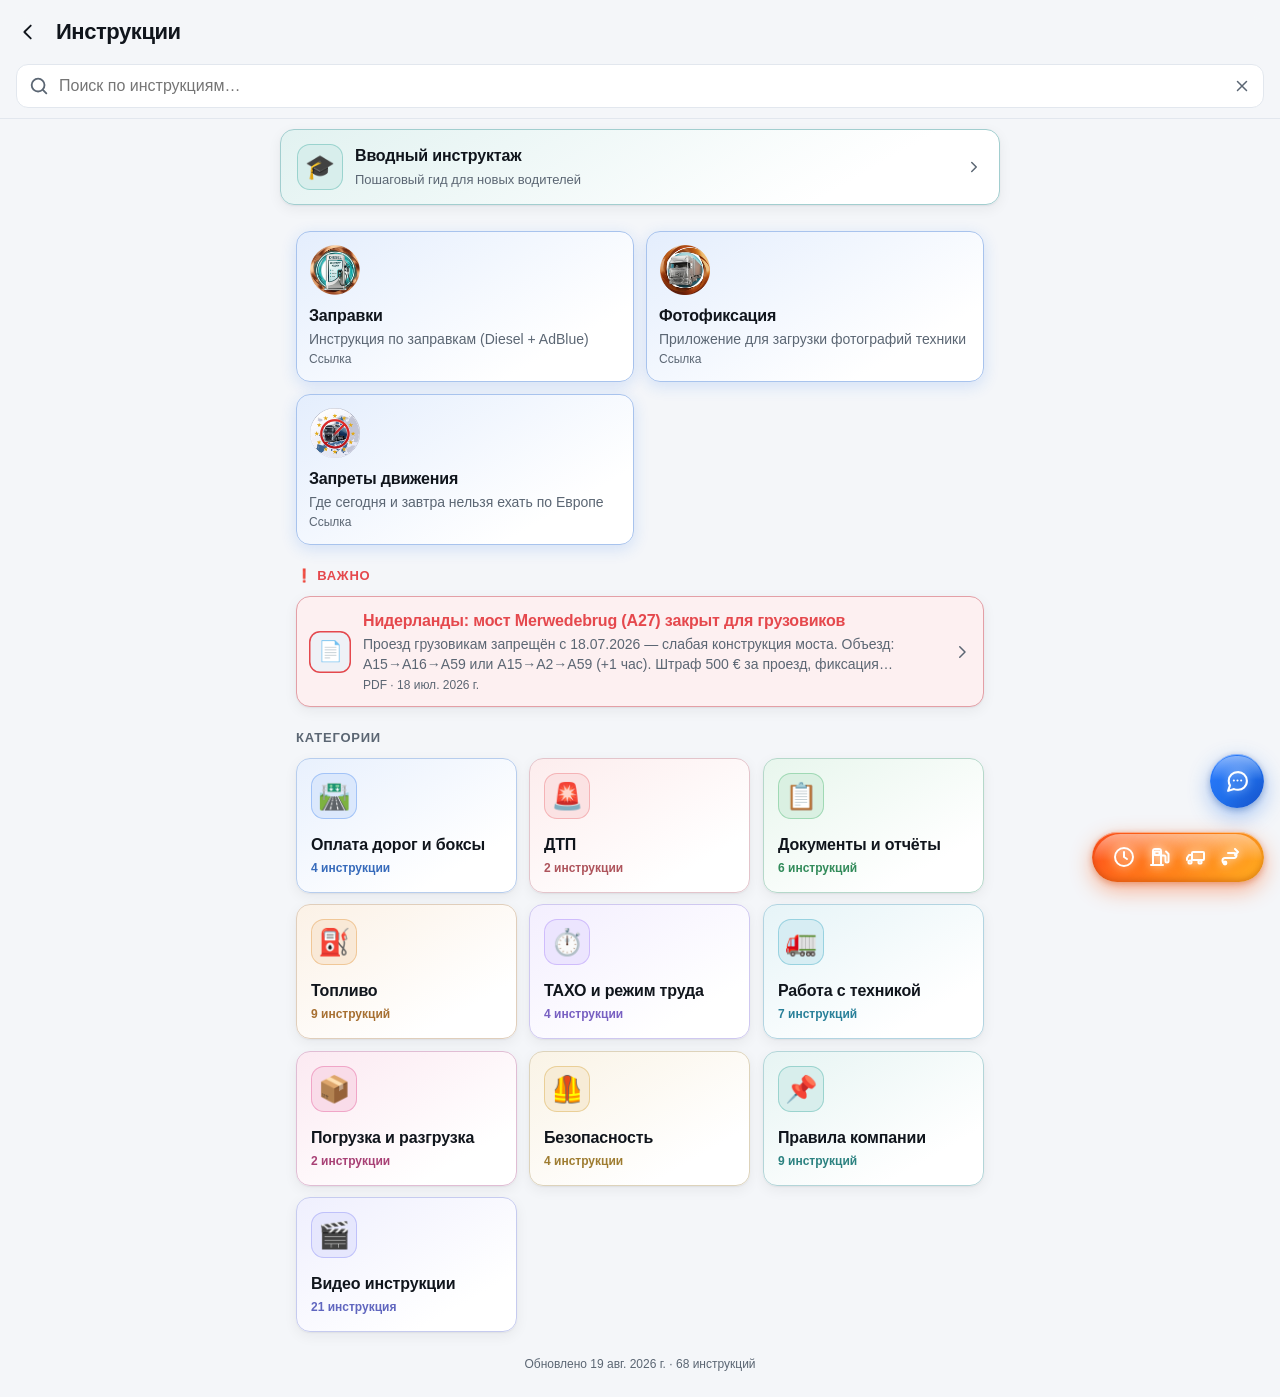
==== commit d703c5e7: "Постоянные предупреждения RO/HU в запретах, новая инструкция по CMR Добавлены Румыния (DN1) и Венгри" ====
--- a/index.html
+++ b/index.html
@@ -34,7 +34,11 @@
   <meta name="apple-mobile-web-app-title" content="Инструкции HEAD, HDLG">
   <!-- ?v=... — версия кеша. При изменении css/js меняй число здесь И в импортах app.js,
        иначе браузер (и установленная PWA) покажет старую закешированную версию. -->
-  <link rel="stylesheet" href="assets/css/styles.css?v=28">
+  <link rel="stylesheet" href="assets/css/styles.css?v=29">
+
+  <!-- Счётчик посещений GoatCounter -->
+  <script data-goatcounter="https://siahead2017.goatcounter.com/count"
+          async src="//gc.zgo.at/count.js"></script>
 </head>
 <body>
   <header class="app-header">
@@ -515,7 +519,7 @@
   <script type="module" src="assets/js/calc.js?v=7"></script>
   <script type="module" src="assets/js/guide.js?v=6"></script>
   <script type="module" src="assets/js/register.js?v=8"></script>
-  <script type="module" src="assets/js/bans.js?v=14"></script>
+  <script type="module" src="assets/js/bans.js?v=17"></script>
   <script type="module" src="assets/js/feedback.js?v=2"></script>
 </body>
 </html>
--- a/assets/css/styles.css
+++ b/assets/css/styles.css
@@ -1819,9 +1819,9 @@
 /* Зелёное «можно ехать» намеренно НЕ приглушаем: сегодня все страны зелёные,
    и приглушённая подпись читалась владельцем как пустое место. */
 
-/* Польша на зелёном «можно ехать» — вторая строка-предупреждение про
-   Варшаву (countryRowHTML(), 12.08.2026), см. .bans__warsaw-pin выше про
-   сам запрет. */
+/* Страна с постоянным фактом без даты (Варшава/Польша, цепи/Норвегия) на
+   зелёном «можно ехать» — вторая строка-предупреждение (countryRowHTML(),
+   PERMANENT_WARNING, 12.08.2026). */
 .bans__label--stack {
   display: flex;
   flex-direction: column;
@@ -1829,7 +1829,7 @@
   gap: 2px;
   max-width: 46%;
 }
-.bans__label-warsaw {
+.bans__label-warn {
   font-size: 11.5px;
   font-weight: 700;
   color: var(--danger);
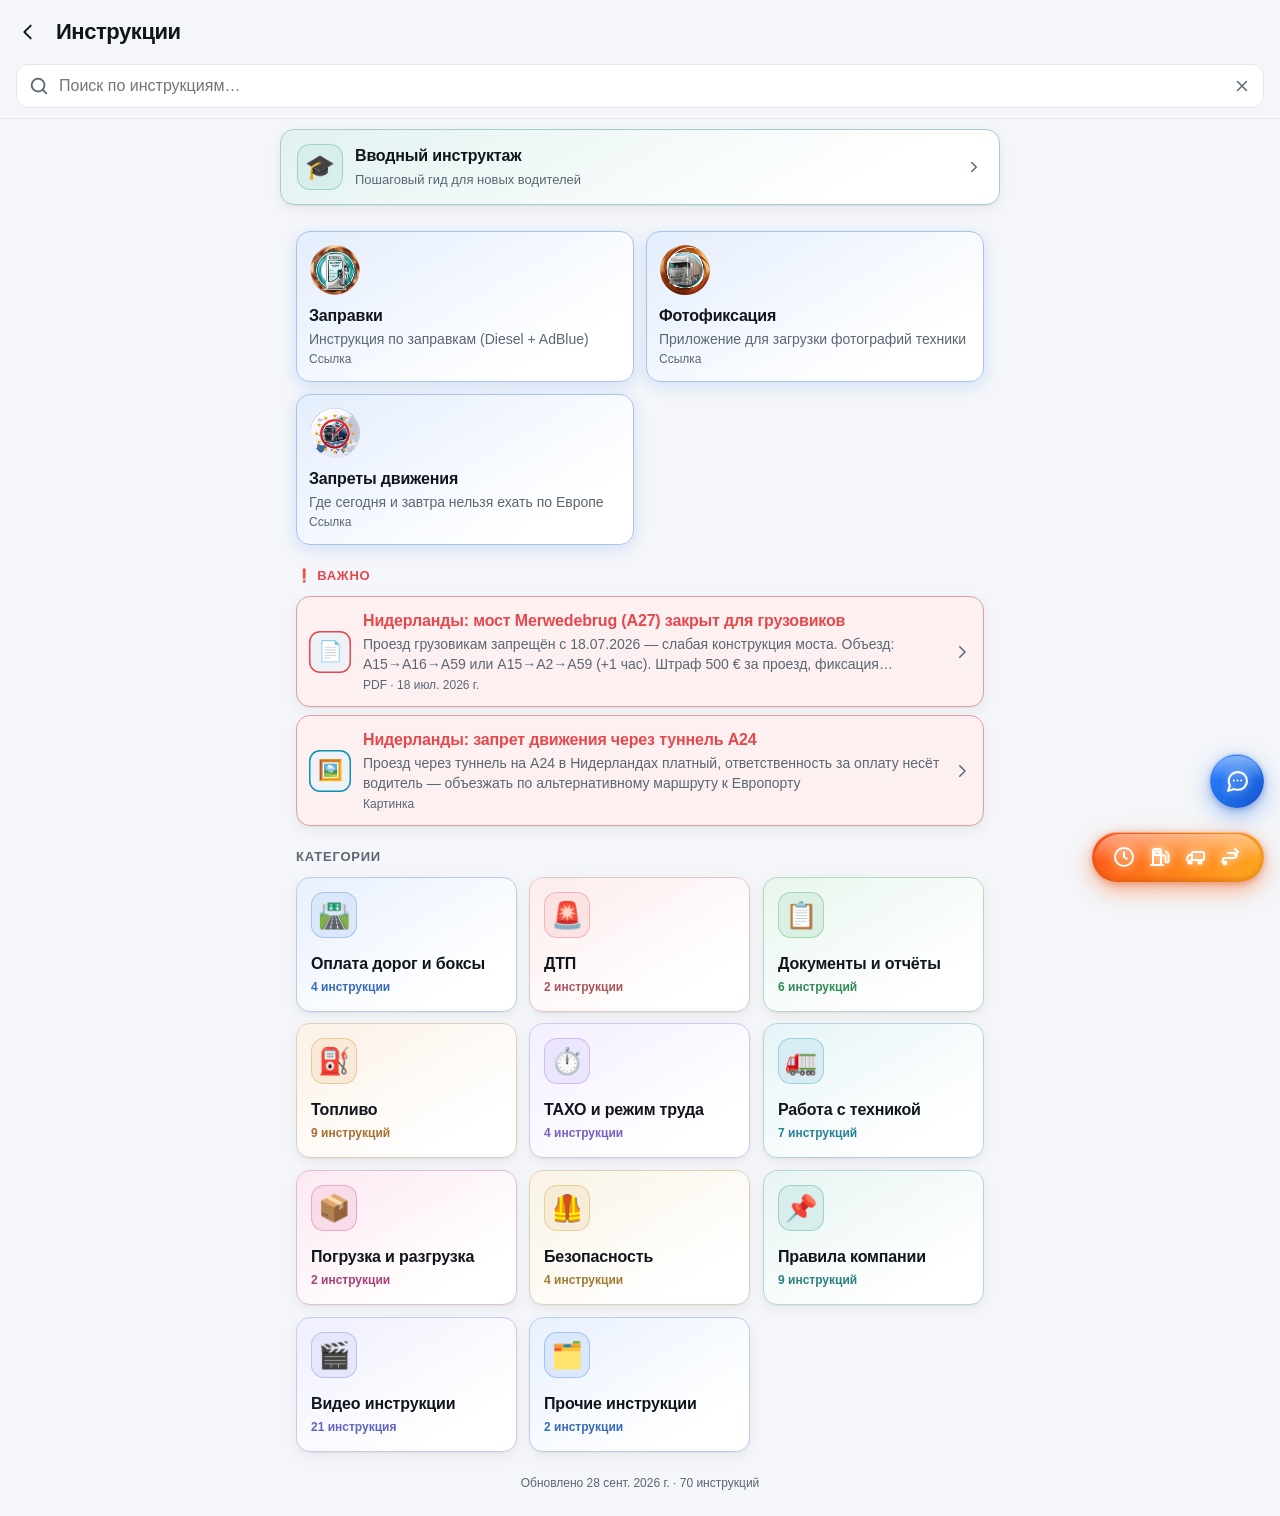
==== commit 84bd1912: "Нормы расхода: новый файл с 01.10.2026, закреп в «Важно» до 04.10 Старый PDF норм заменён новым (та " ====
--- a/index.html
+++ b/index.html
@@ -515,11 +515,11 @@
   <!-- classic script (не модуль): UMD, вешает window.SignaturePad. Модули (ниже) всегда
        выполняются после классических скриптов, так что к register.js глобал уже готов. -->
   <script src="assets/js/signature-pad.js?v=1"></script>
-  <script type="module" src="assets/js/app.js?v=11"></script>
+  <script type="module" src="assets/js/app.js?v=12"></script>
   <script type="module" src="assets/js/calc.js?v=7"></script>
   <script type="module" src="assets/js/guide.js?v=6"></script>
   <script type="module" src="assets/js/register.js?v=8"></script>
-  <script type="module" src="assets/js/bans.js?v=17"></script>
+  <script type="module" src="assets/js/bans.js?v=18"></script>
   <script type="module" src="assets/js/feedback.js?v=2"></script>
 </body>
 </html>
